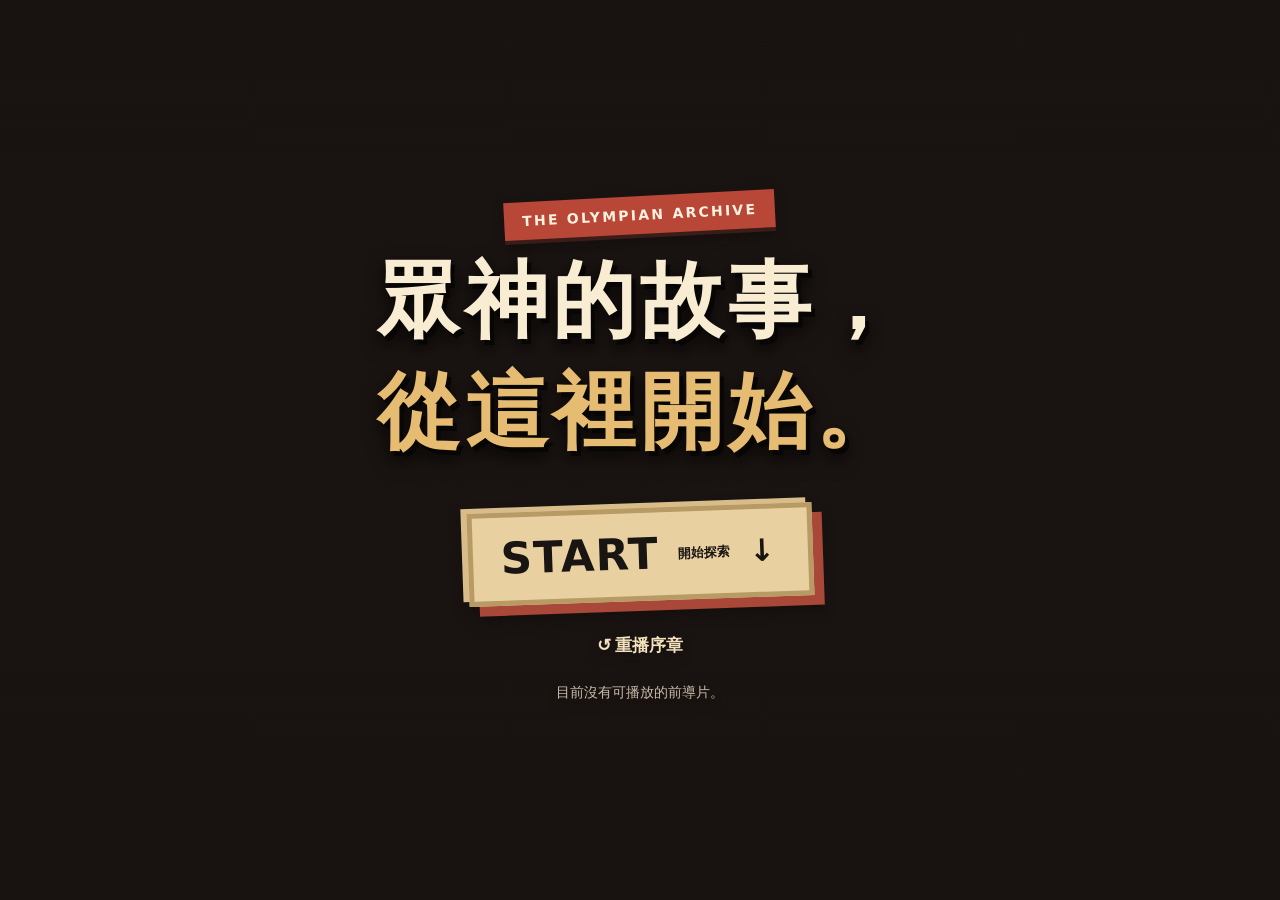
==== index.html @ 30b7c808 "Initial website release - Greek Mythology Origins" ====
<!DOCTYPE html>
<html lang="zh-Hant"><head><meta charset="utf-8"/><meta content="width=device-width,initial-scale=1" name="viewport"/><title>希臘十三主神｜V8 片尾封面設計版</title><style>
:root{--gold:#d5ab72;--tone:rgba(65,75,88,0)}*{box-sizing:border-box}html,body{margin:0;width:100%;height:100%;background:#e9e6e1;font-family:'Noto Serif TC','PMingLiU',serif}body{overflow:hidden}.viewport{width:100vw;height:100dvh;display:grid;place-items:center;overflow:hidden}.stage{width:1670px;height:941px;position:relative;overflow:hidden;flex:none;transform-origin:center center;background:#fafafa}.background{position:absolute;inset:0;width:100%;height:100%;object-fit:fill;pointer-events:none}.tone{position:absolute;inset:104px 0 auto;height:428px;background:var(--tone);mix-blend-mode:color;pointer-events:none;transition:background 650ms}.figure{position:absolute;left:178px;bottom:37px;width:420px;height:760px;display:flex;align-items:flex-end;justify-content:center;pointer-events:none}.figure img{max-height:100%;max-width:100%;width:auto;height:auto;object-fit:contain;filter:drop-shadow(0 8px 4px #2222);transition:opacity .25s,transform .4s}.figure img.swap{opacity:0;transform:translateX(-16px)}.title-area{position:absolute;left:805px;top:182px;width:455px;text-align:center;color:white}.crest{color:#d9b17b;letter-spacing:5px;font-size:21px;margin-bottom:33px}.title-area h1{font-size:69px;font-weight:600;letter-spacing:5px;margin:0 0 0;text-shadow:0 2px 2px #0002}.latin{font-size:34px;color:#e3b67e;margin:0 0 21px;font-family:Georgia,serif}.domains{font-size:22px;letter-spacing:2px;color:#f4f1ed;margin:0}.gold-line{width:275px;border-top:2px solid #d3a76e;margin:15px auto}.intro{position:absolute;left:830px;top:590px;width:385px;text-align:center;color:#403a34;font-size:25px;line-height:1.88;letter-spacing:1px;white-space:pre-line}.wheel{position:absolute;right:0;top:78px;width:275px;height:810px;z-index:5}.wheel svg{position:absolute;inset:0;width:100%;height:100%;overflow:visible;pointer-events:none}.arc{fill:none;stroke:#c69a5f;stroke-width:4}.arc-shadow{fill:none;stroke:#fff0d5;stroke-width:1;opacity:.7}.wheel-node{position:absolute;transform:translate(-50%,-50%);border-radius:50%;padding:0;border:2px solid #cba979;background:#c8b9a0;cursor:pointer;box-shadow:0 3px 7px #1d1b1b55;overflow:hidden;transition:left .52s ease,top .52s ease,width .52s,height .52s,opacity .35s,border-color .3s;display:flex;align-items:center;justify-content:center}.wheel-node img{width:100%;height:100%;object-fit:cover}.wheel-node.active{border:4px solid #fff0b8;box-shadow:0 0 0 4px #d4a35b,0 0 22px 9px #f3c26a;z-index:4}.wheel-node:focus-visible,.arrow:focus-visible{outline:4px solid #fff;outline-offset:3px}.arrow{position:absolute;right:6px;width:49px;height:49px;display:grid;place-items:center;background:#ffffff12;border:1.5px solid #cba06b;border-radius:50%;color:#d5aa71;cursor:pointer;font-size:31px;z-index:8}.arrow.up{top:0}.arrow.down{bottom:0}.arrow:hover{background:#e5b77840}.tip{position:absolute;right:100%;top:50%;transform:translate(-12px,-50%);white-space:nowrap;background:#ead2aa;color:#3e332b;padding:8px 18px;font-size:21px;border:1px solid #ba9363;opacity:0;pointer-events:none;transition:opacity .2s}.wheel-node:hover .tip,.wheel-node:focus-visible .tip{opacity:1}.counter{position:absolute;right:33px;bottom:3px;color:#9e855f;font-size:15px;letter-spacing:2px}.help{position:absolute;left:22px;bottom:12px;font-size:14px;color:#9d9184;opacity:.8}.mobile-note{display:none}@media(max-width:650px){.mobile-note{display:block;position:fixed;bottom:10px;left:0;right:0;text-align:center;color:#76614b;font:12px sans-serif;pointer-events:none}}
</style><style id="intro-styles">
.intro-screen{position:fixed;inset:0;z-index:2000;background:#121a22;color:#f4eee4;display:grid;place-items:center;font-family:'Noto Serif TC','Microsoft JhengHei',serif;overflow:hidden}
.intro-screen[hidden]{display:none!important}
.intro-screen::before{content:"";position:absolute;inset:0;background:url('assets/background.png') center/cover no-repeat;opacity:.23;pointer-events:none}
.intro-screen::after{content:"";position:absolute;inset:0;background:linear-gradient(90deg,#10151de8,#10151d55,#10151ddc);pointer-events:none}
.intro-video{position:absolute;inset:0;width:100%;height:100%;object-fit:contain;background:#080b10;z-index:1}
.intro-screen.is-ready .intro-video{display:block}
.intro-center{position:relative;z-index:3;text-align:center;padding:22px;max-width:720px}.intro-screen.is-ready::after{background:linear-gradient(90deg,#10151d85,#10151d3d,#10151d85)}
.intro-eyebrow{color:#d4b17b;letter-spacing:.36em;font:14px Georgia,serif;margin-bottom:22px}
.intro-center h1{font-size:clamp(36px,6vw,76px);font-weight:600;letter-spacing:.12em;margin:0 0 18px;text-shadow:0 3px 22px #0008}
.intro-center p{font-size:clamp(15px,1.8vw,22px);line-height:1.8;color:#e5d8c7;margin:12px 0 28px}
.intro-button{font:700 19px Georgia,'Microsoft JhengHei',serif;letter-spacing:.18em;padding:12px 42px;color:#24201c;background:linear-gradient(135deg,#f6e1b7,#c79c61);border:1px solid #ffe8b9;cursor:pointer;box-shadow:0 0 30px #b98c4b55;transition:transform .2s}
.intro-button:hover{transform:translateY(-3px)}
.intro-skip{position:absolute;z-index:5;right:clamp(18px,4vw,64px);top:clamp(18px,4vh,44px);border:1px solid #dfbf89;background:#18212bc9;color:#f3dfb8;border-radius:5px;padding:11px 19px;font:16px 'Microsoft JhengHei',sans-serif;cursor:pointer}
.intro-skip:hover{background:#3b352d}
.intro-status{font:14px/1.6 'Microsoft JhengHei',sans-serif;color:#c6b9a7;margin-top:22px}
.intro-replay{position:fixed;z-index:950;bottom:14px;right:15px;background:#26313bce;border:1px solid #c9a16d;color:#f5d9ab;border-radius:6px;padding:9px 12px;font:13px 'Microsoft JhengHei',sans-serif;cursor:pointer}
.intro-replay[hidden]{display:none!important}
.intro-screen.is-playing .intro-center{display:none}.intro-screen.is-ready .intro-center{display:flex;flex-direction:column;align-items:center}.intro-screen.is-ready #introStart{font-size:clamp(20px,2.3vw,30px);padding:15px 64px;min-width:240px}.intro-screen.is-ready #introManualPlay{font-size:clamp(13px,1.2vw,16px);padding:9px 26px;min-width:170px;margin:0 auto 14px}.intro-screen.is-ready .intro-eyebrow{margin-bottom:12px}.intro-screen.is-ready .intro-center h1{font-size:clamp(28px,4vw,54px);margin-bottom:8px}.intro-screen.is-ready .intro-center p{margin:7px 0 20px;font-size:clamp(13px,1.4vw,18px)}
.intro-screen.is-ready .intro-skip{display:none}
@media(prefers-reduced-motion:reduce){.intro-button{transition:none}}
</style><style id="intro-v8-design">
/* V8: 依使用者參考圖設計的前導片結束封面，保留原影片最後一格 */
.intro-screen{background:#1b1513;color:#f4e9d0}
.intro-screen::before{background:radial-gradient(circle at 50% 42%,#49372c,#1b1513 85%);opacity:1;z-index:0}
.intro-screen::after{z-index:2;background:linear-gradient(180deg,#1a1411a0,#1a14116b 48%,#1a1411b0);pointer-events:none}
.intro-screen.is-ready::after{background:linear-gradient(180deg,#201711bc,#201711a6 48%,#201711c9)}
.intro-video{z-index:1;object-fit:contain;background:#1b1513}
.intro-center{width:min(760px,94vw);max-width:none;padding:30px 16px;gap:0;filter:drop-shadow(0 6px 6px #0a06054d)}
.intro-screen.is-ready .intro-center{display:flex;align-items:center;justify-content:center}
.intro-eyebrow{display:inline-block;align-self:center;background:#b94738;color:#fff2df;transform:rotate(-3deg);font:800 clamp(10px,1.15vw,14px)/1.3 system-ui,'Microsoft JhengHei',sans-serif;letter-spacing:.16em;padding:10px 18px;margin:0 0 clamp(22px,3vh,32px);box-shadow:0 4px 0 #3a1d19}
.intro-center h1,.intro-screen.is-ready .intro-center h1{font-family:'Noto Serif TC','PMingLiU',serif;font-size:clamp(40px,6.5vw,88px);line-height:1.33;font-weight:900;letter-spacing:.055em;color:#f8edd2;text-align:center;text-shadow:4px 5px 0 #070605,0 7px 18px #0008;margin:0 0 clamp(25px,4.5vh,48px)}
.intro-center h1 span{color:#e6bb72}
.intro-button{border-radius:0}
.intro-screen.is-ready #introStart{position:relative;display:flex;align-items:center;justify-content:center;gap:clamp(10px,1.5vw,20px);min-width:0;width:min(345px,75vw);padding:clamp(15px,2.2vh,24px) 18px;background:#e9d0a1;border:5px solid #b89a65;box-shadow:10px 10px 0 #a94739,-6px -5px 0 #d8bc89;transform:rotate(-2deg);color:#181512;transition:transform .2s,box-shadow .2s}
.intro-screen.is-ready #introStart:hover{transform:rotate(-2deg) translateY(-4px);box-shadow:10px 14px 0 #a94739,-6px -5px 0 #d8bc89}
.start-word{font:900 clamp(29px,3.4vw,45px)/1 system-ui,Arial,sans-serif;letter-spacing:.025em}
.start-sub{font:800 clamp(11px,1vw,14px)/1.2 'Microsoft JhengHei',sans-serif;letter-spacing:0;white-space:nowrap}
.start-arrow{font:700 clamp(25px,2.4vw,34px)/1 system-ui,sans-serif}
.intro-screen.is-ready #introManualPlay{display:block;min-width:0;padding:9px 12px;margin:25px auto 0;background:transparent;border:0;box-shadow:none;color:#f4e1bd;font:600 clamp(13px,1.3vw,17px) 'Microsoft JhengHei',sans-serif;letter-spacing:0;transform:none}
.intro-screen.is-ready #introManualPlay:hover{text-decoration:underline}
.intro-screen.is-ready .intro-status{margin-top:15px;max-width:560px}
.intro-screen.is-ready .intro-skip{display:none}
@media(max-height:560px){.intro-center h1,.intro-screen.is-ready .intro-center h1{font-size:clamp(30px,7vh,58px);margin-bottom:18px}.intro-eyebrow{margin-bottom:12px}.intro-screen.is-ready #introManualPlay{margin-top:13px}}
/* V9: 播放時完全移除遮罩；結束後僅使用輕微暗色漸層以保留標題可讀性 */
.intro-screen.is-playing::after{background:transparent!important;opacity:0!important}
.intro-screen.is-playing::before{opacity:0!important}
.intro-screen.is-ready::after{background:linear-gradient(180deg,rgba(20,15,12,.38),rgba(20,15,12,.23) 48%,rgba(20,15,12,.42))!important}
</style><style id="intro-v10-cover">
/* V10: cover fills the entire viewport; contain is optional in the editor. */
.intro-video{width:100%;height:100%;object-fit:var(--intro-fit,cover)!important;object-position:center center!important;background:#1b1513}
</style></head><body>
<section aria-label="希臘十三主神前導片" class="intro-screen" id="introScreen">
<video aria-label="希臘十三主神前導片" class="intro-video" id="introVideo" playsinline="" preload="auto"></video>
<button class="intro-skip" id="introSkip" type="button">跳過前導片 ›</button>
<div class="intro-center" id="introCenter">
<div class="intro-eyebrow">THE OLYMPIAN ARCHIVE</div>
<h1>眾神的故事，<br/><span>從這裡開始。</span></h1>
<button class="intro-button" id="introStart" type="button"><span class="start-word">START</span><span class="start-sub">開始探索</span><span aria-hidden="true" class="start-arrow">↓</span></button>
<div class="intro-status" id="introStatus"></div>
</div>
</section>
<button class="intro-replay" hidden="" id="introReplay" type="button">↺ 重播前導片</button><main class="viewport"><section aria-label="希臘十三主神角色介紹" class="stage" id="stage"><img alt="希臘石紋與紙張拼貼背景" class="background" src="assets/background.png"/><div class="tone" id="tone"></div><div class="figure"><img alt="雅典娜全身角色立繪" id="figure" src="assets/athena.webp"/></div><div class="title-area"><div aria-hidden="true" class="crest">◦ ◦ ◇ ◦ ◦</div><h1 id="god-name">雅典娜</h1><div class="latin" id="latin">Athena</div><p class="domains" id="domains">智慧・戰略・工藝</p><div class="gold-line"></div></div><p class="intro" id="intro">智慧與戰略的女神，\n象徵理性、勇氣與工藝。\n她也是雅典城的守護神，\n以智慧而非蠻力面對挑戰。</p><nav aria-label="神明切換滾輪" class="wheel"><svg aria-hidden="true" viewbox="0 0 275 810"><path class="arc-shadow" d="M260 48 C102 48 72 260 72 405 C72 550 102 762 260 762"></path><path class="arc" d="M260 48 C102 48 72 260 72 405 C72 550 102 762 260 762"></path></svg><button aria-label="上一位神明" class="arrow up" id="prev">▲</button><div id="nodes"></div><button aria-label="下一位神明" class="arrow down" id="next">▼</button><div class="counter" id="counter">06 / 13</div></nav><div class="help">滑鼠滾輪／上下箭頭／點擊頭像切換</div></section></main><script>
const gods=[
{key:'zeus',name:'宙斯',latin:'Zeus',domains:'天空・雷電・秩序',intro:'奧林帕斯眾神之王，\n掌管天空、雷電與秩序。\n以雷霆象徵權威，\n維護神與人之間的法則。',tone:'#52617b'},
{key:'hera',name:'赫拉',latin:'Hera',domains:'婚姻・家庭・王權',intro:'天后赫拉，\n守護婚姻與家庭。\n她象徵尊嚴與王權，\n也是奧林帕斯的重要女神。',tone:'#70546e'},
{key:'poseidon',name:'波賽頓',latin:'Poseidon',domains:'海洋・地震・風暴',intro:'掌管遼闊海洋的神明，\n以三叉戟掀起波浪。\n他也與地震、風暴相關，\n象徵海洋的強大力量。',tone:'#326b82'},
{key:'hades',name:'黑迪斯',latin:'Hades',domains:'冥界・亡者・地下財富',intro:'冥界的統治者，\n掌管亡者的國度。\n他維持冥界的秩序，\n也與地下的寶藏有關。',tone:'#48435e'},
{key:'demeter',name:'迪密特',latin:'Demeter',domains:'農業・穀物・豐收',intro:'掌管農業與穀物的女神，\n守護大地的豐收。\n她與四季變化的故事，\n展現生命循環的意義。',tone:'#667249'},
{key:'athena',name:'雅典娜',latin:'Athena',domains:'智慧・戰略・工藝',intro:'智慧與戰略的女神，\n象徵理性、勇氣與工藝。\n她也是雅典城的守護神，\n以智慧而非蠻力面對挑戰。',tone:'#414b58'},
{key:'ares',name:'阿瑞斯',latin:'Ares',domains:'戰爭・勇猛・衝突',intro:'象徵戰爭與勇猛的神明，\n代表戰場上的衝突。\n與雅典娜的理性戰略相比，\n他更接近戰爭的激烈一面。',tone:'#7d4545'},
{key:'apollo',name:'阿波羅',latin:'Apollo',domains:'音樂・預言・醫療',intro:'掌管音樂、預言與醫療，\n也是藝術與光明的象徵。\n他的里拉琴與神諭，\n常出現在希臘神話之中。',tone:'#947447'},
{key:'artemis',name:'阿提米斯',latin:'Artemis',domains:'狩獵・野生動物・月亮',intro:'守護狩獵與野生動物，\n常與弓箭及森林相伴。\n她象徵獨立與自然，\n也與月亮意象相連。',tone:'#556c71'},
{key:'aphrodite',name:'阿芙蘿黛蒂',latin:'Aphrodite',domains:'愛情・美麗・魅力',intro:'愛與美的女神，\n象徵吸引力與情感。\n她的神話故事，\n經常描繪愛情的力量。',tone:'#956b79'},
{key:'hephaestus',name:'赫菲斯托斯',latin:'Hephaestus',domains:'鍛造・火焰・工藝',intro:'眾神的工匠，\n掌管火焰與金屬鍛造。\n他打造許多神奇器物，\n展現技藝與創造的力量。',tone:'#8a5b48'},
{key:'hermes',name:'荷米斯',latin:'Hermes',domains:'傳令・旅行・商業',intro:'眾神的使者，\n掌管傳令、旅行與商業。\n他行動敏捷又機智，\n往返於不同的世界之間。',tone:'#60766c'},
{key:'dionysus',name:'戴歐尼修斯',latin:'Dionysus',domains:'葡萄酒・歡慶・戲劇',intro:'掌管葡萄酒與歡慶，\n也與戲劇藝術密切相關。\n他象徵生命的熱情，\n以及突破日常的狂歡。',tone:'#775b7e'}];
let active=5,locked=false;const stage=document.getElementById('stage'),nodes=document.getElementById('nodes'),fig=document.getElementById('figure');
function scale(){const s=Math.min(innerWidth/1670,innerHeight/941);stage.style.transform=`scale(${s})`;}addEventListener('resize',scale);scale();
function render(){const g=gods[active];document.getElementById('god-name').textContent=g.name;document.getElementById('latin').textContent=g.latin;document.getElementById('domains').textContent=g.domains;document.getElementById('intro').textContent=g.intro;document.getElementById('counter').textContent=String(active+1).padStart(2,'0')+' / 13';document.documentElement.style.setProperty('--tone',g.key==='athena'?'rgba(65,75,88,0)':g.tone+'55');fig.classList.add('swap');setTimeout(()=>{fig.src=`assets/${g.key}.webp`;fig.alt=g.name+'角色立繪';fig.classList.remove('swap')},180);
 nodes.innerHTML='';for(let offset=-3;offset<=3;offset++){const i=(active+offset+13)%13, god=gods[i];const t=offset*Math.PI/6;const x=260-188*Math.cos(t),y=405+310*Math.sin(t);const btn=document.createElement('button');btn.type='button';btn.className='wheel-node'+(offset===0?' active':'');btn.style.left=x+'px';btn.style.top=y+'px';const size=offset===0?80:offset===-3||offset===3?47:54;btn.style.width=size+'px';btn.style.height=size+'px';btn.setAttribute('aria-label','選擇'+god.name);btn.setAttribute('aria-current',offset===0?'true':'false');btn.innerHTML=`<img src="assets/${god.key}-${offset===0?'avatar':'classic'}.webp" alt=""><span class="tip">${god.name}</span>`;btn.addEventListener('click',()=>select(i));nodes.appendChild(btn)}}
function select(i){if(i===active)return;active=(i+13)%13;render()}function step(n){select(active+n)}document.getElementById('prev').onclick=()=>step(-1);document.getElementById('next').onclick=()=>step(1);document.querySelector('.wheel').addEventListener('wheel',e=>{e.preventDefault();if(locked)return;locked=true;step(e.deltaY>0?1:-1);setTimeout(()=>locked=false,420)},{passive:false});addEventListener('keydown',e=>{if(e.key==='ArrowUp'||e.key==='ArrowLeft')step(-1);if(e.key==='ArrowDown'||e.key==='ArrowRight')step(1)});render();
</script>



<script id="embedded-layout-data" type="application/json">{"global": {"titleX": 805, "titleY": 182, "introX": 849, "introY": 547, "wheelX": 1395, "wheelY": 78, "wheelW": 275, "wheelH": 810, "arcRX": 205, "arcRY": 310, "arcCX": 260, "arcCY": 405, "angle": 30, "avatar": 54, "focus": 80}, "figures": {"athena": {"x": 178, "bottom": 83, "width": 457, "height": 700}, "ares": {"x": 150, "bottom": 89, "width": 507, "height": 764}, "apollo": {"x": 188, "bottom": 85, "width": 438, "height": 669}, "artemis": {"x": 184, "bottom": 81, "width": 486, "height": 760}, "aphrodite": {"x": 0, "bottom": 87, "width": 771, "height": 743}, "demeter": {"x": 178, "bottom": 81, "width": 420, "height": 760}, "hades": {"x": 101, "bottom": 119, "width": 702, "height": 760}, "poseidon": {"x": 125, "bottom": 85, "width": 536, "height": 760}, "hera": {"x": 240, "bottom": 79, "width": 391, "height": 760}, "zeus": {"x": 129, "bottom": 81, "width": 599, "height": 705}, "dionysus": {"x": -110, "bottom": 89, "width": 729, "height": 743}, "hermes": {"x": 115, "bottom": 82, "width": 544, "height": 760}, "hephaestus": {"x": 70, "bottom": 81, "width": 689, "height": 760}}}</script>

<script id="public-layout-runtime">(()=>{
const config=JSON.parse(document.getElementById('embedded-layout-data').textContent);
const stage=document.getElementById('stage'),fig=document.querySelector('.figure'),title=document.querySelector('.title-area'),intro=document.querySelector('.intro'),wheel=document.querySelector('.wheel');
function apply(){const g=config.global,f={x:178,bottom:37,width:420,height:760,...(config.figures[gods[active].key]||{})};
Object.assign(fig.style,{left:f.x+'px',bottom:f.bottom+'px',width:f.width+'px',height:f.height+'px'});
Object.assign(title.style,{left:g.titleX+'px',top:g.titleY+'px'});Object.assign(intro.style,{left:g.introX+'px',top:g.introY+'px'});
Object.assign(wheel.style,{left:g.wheelX+'px',right:'auto',top:g.wheelY+'px',width:g.wheelW+'px',height:g.wheelH+'px'});
const svg=wheel.querySelector('svg');svg.setAttribute('viewBox',`0 0 ${g.wheelW} ${g.wheelH}`);
const {arcCX:cx,arcCY:cy,arcRX:rx,arcRY:ry}=g;
const path=`M ${cx} ${cy-ry} A ${rx} ${ry} 0 0 0 ${cx-rx} ${cy} A ${rx} ${ry} 0 0 0 ${cx} ${cy+ry}`;
svg.querySelectorAll('path').forEach(el=>el.setAttribute('d',path));
[...document.getElementById('nodes').children].forEach((btn,i)=>{const offset=i-3,t=offset*g.angle*Math.PI/180;btn.style.left=(cx-rx*Math.cos(t))+'px';btn.style.top=(cy+ry*Math.sin(t))+'px';const size=offset===0?g.focus:Math.abs(offset)===3?Math.max(35,g.avatar-7):g.avatar;btn.style.width=size+'px';btn.style.height=size+'px'});
const up=document.getElementById('prev'),down=document.getElementById('next');up.style.left=Math.max(0,Math.min(g.wheelW-49,cx-24))+'px';up.style.right='auto';up.style.top=Math.max(0,cy-ry-65)+'px';down.style.left=up.style.left;down.style.right='auto';down.style.bottom='auto';down.style.top=Math.min(g.wheelH-49,cy+ry+16)+'px';
}
if(config.godData)for(const god of gods)if(config.godData[god.key])Object.assign(god,config.godData[god.key]);
const original=render;render=function(){original();apply()};render();
})();</script><script id="public-intro-runtime">(()=>{
const screen=document.getElementById('introScreen'),video=document.getElementById('introVideo'),skip=document.getElementById('introSkip'),start=document.getElementById('introStart'),replay=document.getElementById('introReplay'),status=document.getElementById('introStatus');
let state='loading';
function ready(missing=false,blocked=false){if(state==='entered')return;state='ready';video.pause();screen.classList.remove('is-playing');screen.classList.add('is-ready');status.textContent=missing?'目前沒有可播放的前導片。':blocked?'瀏覽器限制自動播放，可選擇重播序章或 START。':'';}
function play(){state='playing';screen.hidden=false;replay.hidden=true;screen.classList.remove('is-ready');screen.classList.add('is-playing');video.muted=true;try{video.currentTime=0}catch(e){};const p=video.play();if(p?.catch)p.catch(()=>ready(false,true));}
function boot(){screen.hidden=false;state='loading';video.src='assets/intro.mp4';video.load();video.addEventListener('loadedmetadata',()=>{if(state==='loading')play()},{once:true});}
function enter(){state='entered';video.pause();screen.hidden=true;replay.hidden=false;document.getElementById('next')?.focus({preventScroll:true});}
skip.addEventListener('click',()=>ready());video.addEventListener('ended',()=>ready());video.addEventListener('error',()=>{if(state!=='entered')ready(true)});start.addEventListener('click',enter);replay.addEventListener('click',boot);
const manual=document.createElement('button');manual.type='button';manual.className='intro-button';manual.id='introManualPlay';manual.innerHTML='<span aria-hidden="true">↺</span> 重播序章';start.after(manual);manual.onclick=play;
const sync=()=>{manual.style.display=state==='ready'?'block':'none'};new MutationObserver(sync).observe(screen,{attributes:true,attributeFilter:['class','hidden']});
screen.style.setProperty('--intro-fit','cover');boot();
})();</script></body></html>
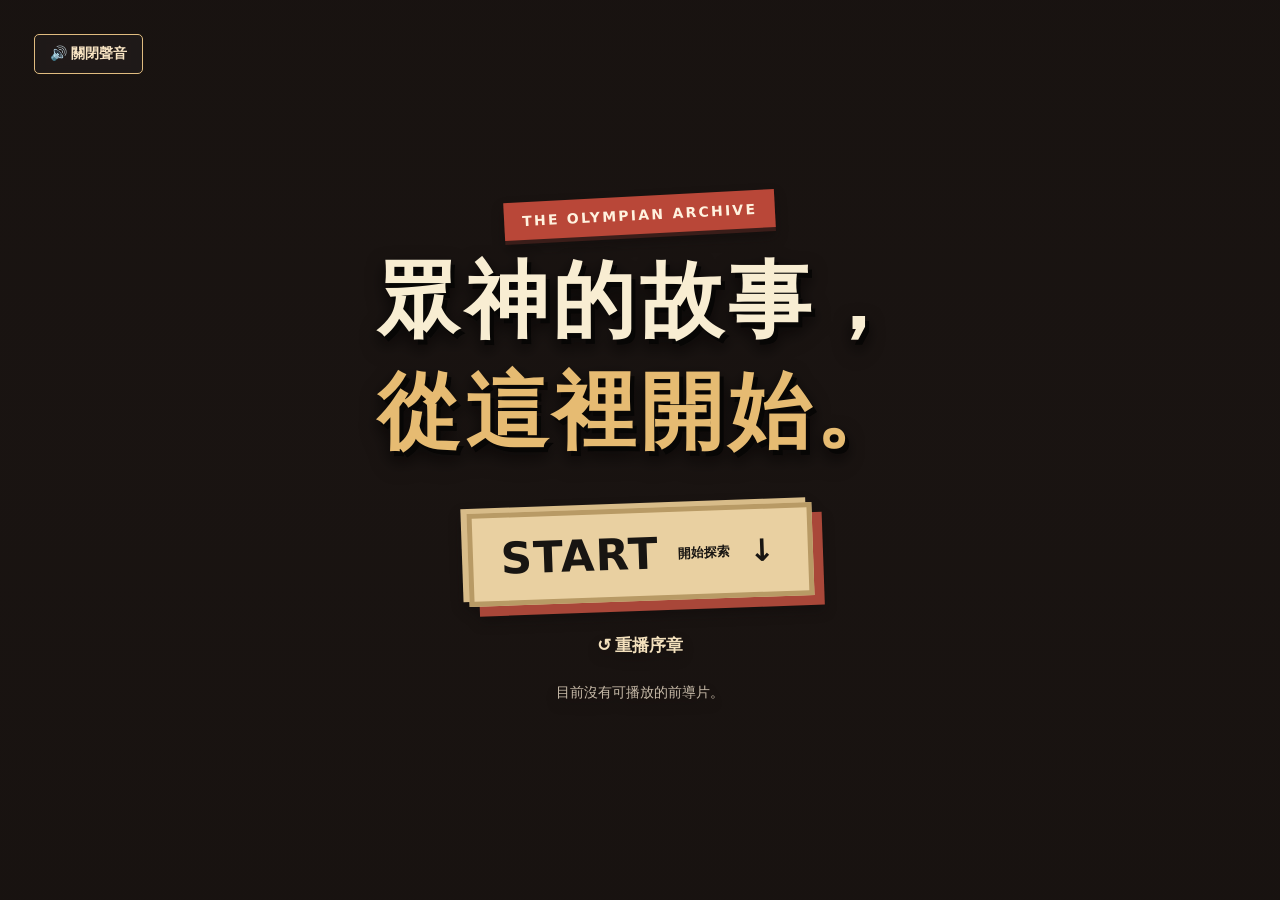
==== commit 1e48c270: "Add files via upload" ====
--- a/index.html
+++ b/index.html
@@ -1,5 +1,5 @@
 <!DOCTYPE html>
-<html lang="zh-Hant"><head><meta charset="utf-8"/><meta content="width=device-width,initial-scale=1" name="viewport"/><title>希臘十三主神｜V8 片尾封面設計版</title><style>
+<html lang="zh-Hant"><head><meta charset="utf-8"/><meta content="width=device-width,initial-scale=1" name="viewport"/><title>希臘神話起源與主神介紹｜V12</title><style>
 :root{--gold:#d5ab72;--tone:rgba(65,75,88,0)}*{box-sizing:border-box}html,body{margin:0;width:100%;height:100%;background:#e9e6e1;font-family:'Noto Serif TC','PMingLiU',serif}body{overflow:hidden}.viewport{width:100vw;height:100dvh;display:grid;place-items:center;overflow:hidden}.stage{width:1670px;height:941px;position:relative;overflow:hidden;flex:none;transform-origin:center center;background:#fafafa}.background{position:absolute;inset:0;width:100%;height:100%;object-fit:fill;pointer-events:none}.tone{position:absolute;inset:104px 0 auto;height:428px;background:var(--tone);mix-blend-mode:color;pointer-events:none;transition:background 650ms}.figure{position:absolute;left:178px;bottom:37px;width:420px;height:760px;display:flex;align-items:flex-end;justify-content:center;pointer-events:none}.figure img{max-height:100%;max-width:100%;width:auto;height:auto;object-fit:contain;filter:drop-shadow(0 8px 4px #2222);transition:opacity .25s,transform .4s}.figure img.swap{opacity:0;transform:translateX(-16px)}.title-area{position:absolute;left:805px;top:182px;width:455px;text-align:center;color:white}.crest{color:#d9b17b;letter-spacing:5px;font-size:21px;margin-bottom:33px}.title-area h1{font-size:69px;font-weight:600;letter-spacing:5px;margin:0 0 0;text-shadow:0 2px 2px #0002}.latin{font-size:34px;color:#e3b67e;margin:0 0 21px;font-family:Georgia,serif}.domains{font-size:22px;letter-spacing:2px;color:#f4f1ed;margin:0}.gold-line{width:275px;border-top:2px solid #d3a76e;margin:15px auto}.intro{position:absolute;left:830px;top:590px;width:385px;text-align:center;color:#403a34;font-size:25px;line-height:1.88;letter-spacing:1px;white-space:pre-line}.wheel{position:absolute;right:0;top:78px;width:275px;height:810px;z-index:5}.wheel svg{position:absolute;inset:0;width:100%;height:100%;overflow:visible;pointer-events:none}.arc{fill:none;stroke:#c69a5f;stroke-width:4}.arc-shadow{fill:none;stroke:#fff0d5;stroke-width:1;opacity:.7}.wheel-node{position:absolute;transform:translate(-50%,-50%);border-radius:50%;padding:0;border:2px solid #cba979;background:#c8b9a0;cursor:pointer;box-shadow:0 3px 7px #1d1b1b55;overflow:hidden;transition:left .52s ease,top .52s ease,width .52s,height .52s,opacity .35s,border-color .3s;display:flex;align-items:center;justify-content:center}.wheel-node img{width:100%;height:100%;object-fit:cover}.wheel-node.active{border:4px solid #fff0b8;box-shadow:0 0 0 4px #d4a35b,0 0 22px 9px #f3c26a;z-index:4}.wheel-node:focus-visible,.arrow:focus-visible{outline:4px solid #fff;outline-offset:3px}.arrow{position:absolute;right:6px;width:49px;height:49px;display:grid;place-items:center;background:#ffffff12;border:1.5px solid #cba06b;border-radius:50%;color:#d5aa71;cursor:pointer;font-size:31px;z-index:8}.arrow.up{top:0}.arrow.down{bottom:0}.arrow:hover{background:#e5b77840}.tip{position:absolute;right:100%;top:50%;transform:translate(-12px,-50%);white-space:nowrap;background:#ead2aa;color:#3e332b;padding:8px 18px;font-size:21px;border:1px solid #ba9363;opacity:0;pointer-events:none;transition:opacity .2s}.wheel-node:hover .tip,.wheel-node:focus-visible .tip{opacity:1}.counter{position:absolute;right:33px;bottom:3px;color:#9e855f;font-size:15px;letter-spacing:2px}.help{position:absolute;left:22px;bottom:12px;font-size:14px;color:#9d9184;opacity:.8}.mobile-note{display:none}@media(max-width:650px){.mobile-note{display:block;position:fixed;bottom:10px;left:0;right:0;text-align:center;color:#76614b;font:12px sans-serif;pointer-events:none}}
 </style><style id="intro-styles">
 .intro-screen{position:fixed;inset:0;z-index:2000;background:#121a22;color:#f4eee4;display:grid;place-items:center;font-family:'Noto Serif TC','Microsoft JhengHei',serif;overflow:hidden}
@@ -52,9 +52,17 @@
 </style><style id="intro-v10-cover">
 /* V10: cover fills the entire viewport; contain is optional in the editor. */
 .intro-video{width:100%;height:100%;object-fit:var(--intro-fit,cover)!important;object-position:center center!important;background:#1b1513}
+</style><style id="v12-display-audio-style">
+/* Full-bleed character scene: retain proportions, crop excess at screen edges. */
+.viewport{width:100vw;height:100dvh;overflow:hidden;display:grid;place-items:center}
+.stage{transform-origin:center center}
+.intro-audio-toggle{position:fixed;z-index:2010;top:clamp(16px,3vw,34px);left:clamp(16px,3vw,34px);border:1px solid #e0bc80;background:#211c1bcc;color:#f9e5c4;border-radius:5px;padding:10px 15px;font:600 14px 'Microsoft JhengHei',sans-serif;cursor:pointer;backdrop-filter:blur(5px)}
+.intro-audio-toggle:hover{background:#473629ee}.intro-audio-toggle:focus-visible{outline:3px solid #f6d390;outline-offset:3px}
+.intro-audio-toggle[hidden]{display:none!important}
+@media(max-width:650px){.intro-audio-toggle{top:12px;left:12px;font-size:12px;padding:8px 10px}}
 </style></head><body>
 <section aria-label="希臘十三主神前導片" class="intro-screen" id="introScreen">
-<video aria-label="希臘十三主神前導片" class="intro-video" id="introVideo" playsinline="" preload="auto"></video>
+<button type="button" id="introAudioToggle" class="intro-audio-toggle" aria-label="開啟前導片聲音" aria-pressed="false">🔇 開啟聲音</button><video aria-label="希臘十三主神前導片" class="intro-video" id="introVideo" playsinline="" preload="auto"></video>
 <button class="intro-skip" id="introSkip" type="button">跳過前導片 ›</button>
 <div class="intro-center" id="introCenter">
 <div class="intro-eyebrow">THE OLYMPIAN ARCHIVE</div>
@@ -79,7 +87,7 @@
 {key:'hermes',name:'荷米斯',latin:'Hermes',domains:'傳令・旅行・商業',intro:'眾神的使者，\n掌管傳令、旅行與商業。\n他行動敏捷又機智，\n往返於不同的世界之間。',tone:'#60766c'},
 {key:'dionysus',name:'戴歐尼修斯',latin:'Dionysus',domains:'葡萄酒・歡慶・戲劇',intro:'掌管葡萄酒與歡慶，\n也與戲劇藝術密切相關。\n他象徵生命的熱情，\n以及突破日常的狂歡。',tone:'#775b7e'}];
 let active=5,locked=false;const stage=document.getElementById('stage'),nodes=document.getElementById('nodes'),fig=document.getElementById('figure');
-function scale(){const s=Math.min(innerWidth/1670,innerHeight/941);stage.style.transform=`scale(${s})`;}addEventListener('resize',scale);scale();
+function scale(){const s=Math.max(innerWidth/1670,innerHeight/941);stage.style.transform=`scale(${s})`;}addEventListener('resize',scale);scale();
 function render(){const g=gods[active];document.getElementById('god-name').textContent=g.name;document.getElementById('latin').textContent=g.latin;document.getElementById('domains').textContent=g.domains;document.getElementById('intro').textContent=g.intro;document.getElementById('counter').textContent=String(active+1).padStart(2,'0')+' / 13';document.documentElement.style.setProperty('--tone',g.key==='athena'?'rgba(65,75,88,0)':g.tone+'55');fig.classList.add('swap');setTimeout(()=>{fig.src=`assets/${g.key}.webp`;fig.alt=g.name+'角色立繪';fig.classList.remove('swap')},180);
  nodes.innerHTML='';for(let offset=-3;offset<=3;offset++){const i=(active+offset+13)%13, god=gods[i];const t=offset*Math.PI/6;const x=260-188*Math.cos(t),y=405+310*Math.sin(t);const btn=document.createElement('button');btn.type='button';btn.className='wheel-node'+(offset===0?' active':'');btn.style.left=x+'px';btn.style.top=y+'px';const size=offset===0?80:offset===-3||offset===3?47:54;btn.style.width=size+'px';btn.style.height=size+'px';btn.setAttribute('aria-label','選擇'+god.name);btn.setAttribute('aria-current',offset===0?'true':'false');btn.innerHTML=`<img src="assets/${god.key}-${offset===0?'avatar':'classic'}.webp" alt=""><span class="tip">${god.name}</span>`;btn.addEventListener('click',()=>select(i));nodes.appendChild(btn)}}
 function select(i){if(i===active)return;active=(i+13)%13;render()}function step(n){select(active+n)}document.getElementById('prev').onclick=()=>step(-1);document.getElementById('next').onclick=()=>step(1);document.querySelector('.wheel').addEventListener('wheel',e=>{e.preventDefault();if(locked)return;locked=true;step(e.deltaY>0?1:-1);setTimeout(()=>locked=false,420)},{passive:false});addEventListener('keydown',e=>{if(e.key==='ArrowUp'||e.key==='ArrowLeft')step(-1);if(e.key==='ArrowDown'||e.key==='ArrowRight')step(1)});render();
@@ -116,4 +124,15 @@
 const manual=document.createElement('button');manual.type='button';manual.className='intro-button';manual.id='introManualPlay';manual.innerHTML='<span aria-hidden="true">↺</span> 重播序章';start.after(manual);manual.onclick=play;
 const sync=()=>{manual.style.display=state==='ready'?'block':'none'};new MutationObserver(sync).observe(screen,{attributes:true,attributeFilter:['class','hidden']});
 screen.style.setProperty('--intro-fit','cover');boot();
-})();</script></body></html>
+})();</script><script id="v12-audio-control">
+(()=>{
+ const video=document.getElementById('introVideo'),screen=document.getElementById('introScreen'),button=document.getElementById('introAudioToggle');
+ if(!video||!button)return;
+ let soundWanted=false;
+ function update(){const audible=!video.muted&&video.volume>0;button.textContent=audible?'🔊 關閉聲音':'🔇 開啟聲音';button.setAttribute('aria-pressed',String(audible));button.setAttribute('aria-label',audible?'關閉前導片聲音':'開啟前導片聲音');button.hidden=screen.hidden;}
+ button.addEventListener('click',()=>{soundWanted=video.muted||video.volume===0;video.muted=!soundWanted;if(soundWanted){video.volume=1;const p=video.play();if(p&&p.catch)p.catch(()=>{});}update();});
+ video.addEventListener('volumechange',update);
+ const obs=new MutationObserver(update);obs.observe(screen,{attributes:true,attributeFilter:['hidden','class']});
+ update();
+})();
+</script></body></html>
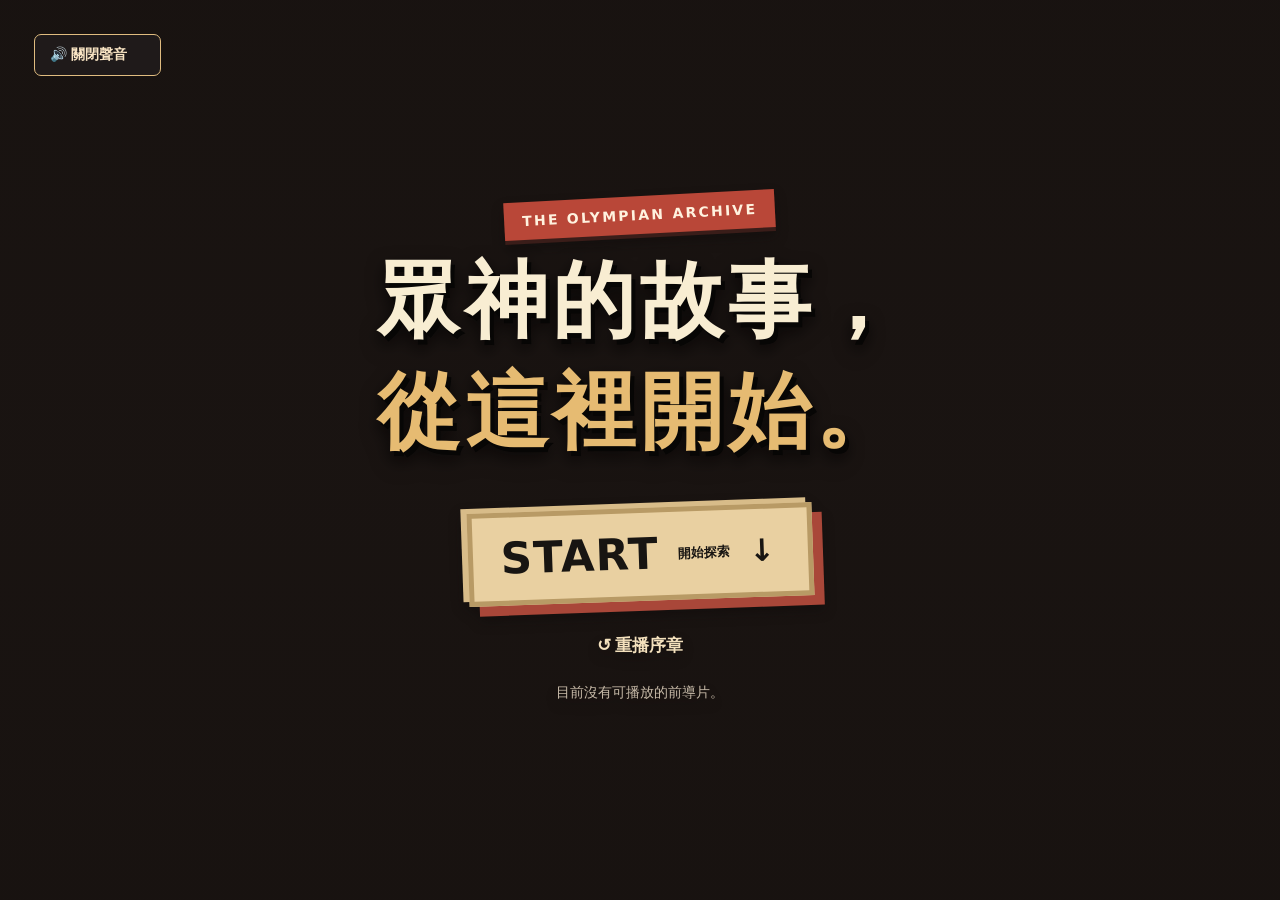
==== commit 433eaa81: "Add files via upload" ====
--- a/index.html
+++ b/index.html
@@ -1,6 +1,15 @@
 <!DOCTYPE html>
-<html lang="zh-Hant"><head><meta charset="utf-8"/><meta content="width=device-width,initial-scale=1" name="viewport"/><title>希臘神話起源與主神介紹｜V12</title><style>
-:root{--gold:#d5ab72;--tone:rgba(65,75,88,0)}*{box-sizing:border-box}html,body{margin:0;width:100%;height:100%;background:#e9e6e1;font-family:'Noto Serif TC','PMingLiU',serif}body{overflow:hidden}.viewport{width:100vw;height:100dvh;display:grid;place-items:center;overflow:hidden}.stage{width:1670px;height:941px;position:relative;overflow:hidden;flex:none;transform-origin:center center;background:#fafafa}.background{position:absolute;inset:0;width:100%;height:100%;object-fit:fill;pointer-events:none}.tone{position:absolute;inset:104px 0 auto;height:428px;background:var(--tone);mix-blend-mode:color;pointer-events:none;transition:background 650ms}.figure{position:absolute;left:178px;bottom:37px;width:420px;height:760px;display:flex;align-items:flex-end;justify-content:center;pointer-events:none}.figure img{max-height:100%;max-width:100%;width:auto;height:auto;object-fit:contain;filter:drop-shadow(0 8px 4px #2222);transition:opacity .25s,transform .4s}.figure img.swap{opacity:0;transform:translateX(-16px)}.title-area{position:absolute;left:805px;top:182px;width:455px;text-align:center;color:white}.crest{color:#d9b17b;letter-spacing:5px;font-size:21px;margin-bottom:33px}.title-area h1{font-size:69px;font-weight:600;letter-spacing:5px;margin:0 0 0;text-shadow:0 2px 2px #0002}.latin{font-size:34px;color:#e3b67e;margin:0 0 21px;font-family:Georgia,serif}.domains{font-size:22px;letter-spacing:2px;color:#f4f1ed;margin:0}.gold-line{width:275px;border-top:2px solid #d3a76e;margin:15px auto}.intro{position:absolute;left:830px;top:590px;width:385px;text-align:center;color:#403a34;font-size:25px;line-height:1.88;letter-spacing:1px;white-space:pre-line}.wheel{position:absolute;right:0;top:78px;width:275px;height:810px;z-index:5}.wheel svg{position:absolute;inset:0;width:100%;height:100%;overflow:visible;pointer-events:none}.arc{fill:none;stroke:#c69a5f;stroke-width:4}.arc-shadow{fill:none;stroke:#fff0d5;stroke-width:1;opacity:.7}.wheel-node{position:absolute;transform:translate(-50%,-50%);border-radius:50%;padding:0;border:2px solid #cba979;background:#c8b9a0;cursor:pointer;box-shadow:0 3px 7px #1d1b1b55;overflow:hidden;transition:left .52s ease,top .52s ease,width .52s,height .52s,opacity .35s,border-color .3s;display:flex;align-items:center;justify-content:center}.wheel-node img{width:100%;height:100%;object-fit:cover}.wheel-node.active{border:4px solid #fff0b8;box-shadow:0 0 0 4px #d4a35b,0 0 22px 9px #f3c26a;z-index:4}.wheel-node:focus-visible,.arrow:focus-visible{outline:4px solid #fff;outline-offset:3px}.arrow{position:absolute;right:6px;width:49px;height:49px;display:grid;place-items:center;background:#ffffff12;border:1.5px solid #cba06b;border-radius:50%;color:#d5aa71;cursor:pointer;font-size:31px;z-index:8}.arrow.up{top:0}.arrow.down{bottom:0}.arrow:hover{background:#e5b77840}.tip{position:absolute;right:100%;top:50%;transform:translate(-12px,-50%);white-space:nowrap;background:#ead2aa;color:#3e332b;padding:8px 18px;font-size:21px;border:1px solid #ba9363;opacity:0;pointer-events:none;transition:opacity .2s}.wheel-node:hover .tip,.wheel-node:focus-visible .tip{opacity:1}.counter{position:absolute;right:33px;bottom:3px;color:#9e855f;font-size:15px;letter-spacing:2px}.help{position:absolute;left:22px;bottom:12px;font-size:14px;color:#9d9184;opacity:.8}.mobile-note{display:none}@media(max-width:650px){.mobile-note{display:block;position:fixed;bottom:10px;left:0;right:0;text-align:center;color:#76614b;font:12px sans-serif;pointer-events:none}}
+<html lang="zh-Hant"><head><meta charset="utf-8"/><meta content="width=device-width,initial-scale=1" name="viewport"/><title>希臘神話起源與主神介紹｜V16</title><style>
+:root{--gold:#d5ab72;--tone:rgba(65,75,88,0)}*{box-sizing:border-box}html,body{margin:0;width:100%;height:100%;background:#e9e6e1;font-family:'Noto Serif TC','PMingLiU',serif}body{overflow:hidden}.viewport{width:100vw;height:100dvh;display:grid;place-items:center;overflow:hidden;background:#e9e6e1 url("assets/background.png") center center/cover no-repeat}.stage{width:1670px;height:941px;position:relative;overflow:hidden;flex:none;transform-origin:center center;background:#fafafa}.background{position:absolute;inset:0;width:100%;height:100%;object-fit:fill;pointer-events:none}.tone{position:absolute;inset:104px 0 auto;height:428px;background:var(--tone);mix-blend-mode:color;pointer-events:none;transition:background 650ms}.figure{position:absolute;left:178px;bottom:37px;width:420px;height:760px;display:flex;align-items:flex-end;justify-content:center;pointer-events:none}.figure img{max-height:100%;max-width:100%;width:auto;height:auto;object-fit:contain;filter:drop-shadow(0 8px 4px #2222);transition:none}.figure img.swap{opacity:1}.title-area{position:absolute;left:805px;top:182px;width:455px;text-align:center;color:white}.crest{color:#d9b17b;letter-spacing:5px;font-size:21px;margin-bottom:33px}.title-area h1{font-size:69px;font-weight:600;letter-spacing:5px;margin:0 0 0;text-shadow:0 2px 2px #0002}.latin{font-size:34px;color:#e3b67e;margin:0 0 21px;font-family:Georgia,serif}.domains{font-size:22px;letter-spacing:2px;color:#f4f1ed;margin:0}.gold-line{width:275px;border-top:2px solid #d3a76e;margin:15px auto}.intro{position:absolute;left:830px;top:590px;width:385px;text-align:center;color:#403a34;font-size:25px;line-height:1.88;letter-spacing:1px;white-space:pre-line}.wheel{position:absolute;right:0;top:78px;width:275px;height:810px;z-index:5}.wheel svg{position:absolute;inset:0;width:100%;height:100%;overflow:visible;pointer-events:none}.arc{fill:none;stroke:#c69a5f;stroke-width:4}.arc-shadow{fill:none;stroke:#fff0d5;stroke-width:1;opacity:.7}.wheel-node{position:absolute;transform:translate(-50%,-50%);border-radius:50%;padding:0;border:2px solid #cba979;background:#c8b9a0;cursor:pointer;box-shadow:0 3px 7px #1d1b1b55;overflow:hidden;transition:left .52s ease,top .52s ease,width .52s,height .52s,opacity .35s,border-color .3s;display:flex;align-items:center;justify-content:center}.wheel-node img{width:100%;height:100%;object-fit:cover}.wheel-node.active{border:4px solid #fff0b8;box-shadow:0 0 0 4px #d4a35b,0 0 22px 9px #f3c26a;z-index:4}.wheel-node:focus-visible,.arrow:focus-visible{outline:4px solid #fff;outline-offset:3px}.arrow{position:absolute;right:6px;width:49px;height:49px;display:grid;place-items:center;background:#ffffff12;border:1.5px solid #cba06b;border-radius:50%;color:#d5aa71;cursor:pointer;font-size:31px;z-index:8}.arrow.up{top:0}.arrow.down{bottom:0}.arrow:hover{background:#e5b77840}.tip{position:absolute;right:100%;top:50%;transform:translate(-12px,-50%);white-space:nowrap;background:#ead2aa;color:#3e332b;padding:8px 18px;font-size:21px;border:1px solid #ba9363;opacity:0;pointer-events:none;transition:opacity .2s}.wheel-node:hover .tip,.wheel-node:focus-visible .tip{opacity:1}.counter{position:absolute;right:33px;bottom:3px;color:#9e855f;font-size:15px;letter-spacing:2px}.help{position:absolute;left:22px;bottom:12px;font-size:14px;color:#9d9184;opacity:.8}.mobile-note{display:none}@media(max-width:650px){.mobile-note{display:block;position:fixed;bottom:10px;left:0;right:0;text-align:center;color:#76614b;font:12px sans-serif;pointer-events:none}}
+
+/* V17: 音量滑桿僅在滑鼠懸停、鍵盤聚焦時展開；觸控裝置可點圖示展開 */
+.intro-audio-control{gap:0;transition:gap .22s ease}
+.intro-audio-control .intro-volume,
+.intro-audio-control .intro-volume-value{opacity:0;visibility:hidden;max-width:0;min-width:0;width:0;margin:0;pointer-events:none;transition:opacity .18s ease,max-width .24s ease,visibility .24s ease}
+.intro-audio-control:hover,.intro-audio-control:focus-within,.intro-audio-control.volume-expanded{gap:9px}
+.intro-audio-control:hover .intro-volume,.intro-audio-control:focus-within .intro-volume,.intro-audio-control.volume-expanded .intro-volume{opacity:1;visibility:visible;max-width:108px;width:108px;pointer-events:auto}
+.intro-audio-control:hover .intro-volume-value,.intro-audio-control:focus-within .intro-volume-value,.intro-audio-control.volume-expanded .intro-volume-value{opacity:1;visibility:visible;max-width:38px;width:38px;min-width:32px;pointer-events:auto}
+@media(max-width:550px){.intro-audio-control:hover .intro-volume,.intro-audio-control:focus-within .intro-volume,.intro-audio-control.volume-expanded .intro-volume{max-width:72px;width:72px}}
 </style><style id="intro-styles">
 .intro-screen{position:fixed;inset:0;z-index:2000;background:#121a22;color:#f4eee4;display:grid;place-items:center;font-family:'Noto Serif TC','Microsoft JhengHei',serif;overflow:hidden}
 .intro-screen[hidden]{display:none!important}
@@ -19,9 +28,12 @@
 .intro-status{font:14px/1.6 'Microsoft JhengHei',sans-serif;color:#c6b9a7;margin-top:22px}
 .intro-replay{position:fixed;z-index:950;bottom:14px;right:15px;background:#26313bce;border:1px solid #c9a16d;color:#f5d9ab;border-radius:6px;padding:9px 12px;font:13px 'Microsoft JhengHei',sans-serif;cursor:pointer}
 .intro-replay[hidden]{display:none!important}
-.intro-screen.is-playing .intro-center{display:none}.intro-screen.is-ready .intro-center{display:flex;flex-direction:column;align-items:center}.intro-screen.is-ready #introStart{font-size:clamp(20px,2.3vw,30px);padding:15px 64px;min-width:240px}.intro-screen.is-ready #introManualPlay{font-size:clamp(13px,1.2vw,16px);padding:9px 26px;min-width:170px;margin:0 auto 14px}.intro-screen.is-ready .intro-eyebrow{margin-bottom:12px}.intro-screen.is-ready .intro-center h1{font-size:clamp(28px,4vw,54px);margin-bottom:8px}.intro-screen.is-ready .intro-center p{margin:7px 0 20px;font-size:clamp(13px,1.4vw,18px)}
+.intro-screen:not(.is-ready) .intro-center{display:none}.intro-screen.is-playing .intro-center{display:none}.intro-screen.is-ready .intro-center{display:flex;flex-direction:column;align-items:center}.intro-screen.is-ready #introStart{font-size:clamp(20px,2.3vw,30px);padding:15px 64px;min-width:240px}.intro-screen.is-ready #introManualPlay{font-size:clamp(13px,1.2vw,16px);padding:9px 26px;min-width:170px;margin:0 auto 14px}.intro-screen.is-ready .intro-eyebrow{margin-bottom:12px}.intro-screen.is-ready .intro-center h1{font-size:clamp(28px,4vw,54px);margin-bottom:8px}.intro-screen.is-ready .intro-center p{margin:7px 0 20px;font-size:clamp(13px,1.4vw,18px)}
 .intro-screen.is-ready .intro-skip{display:none}
 @media(prefers-reduced-motion:reduce){.intro-button{transition:none}}
+
+.intro-screen:not(.is-playing):not(.is-ready)::before{opacity:0}
+.intro-screen:not(.is-playing):not(.is-ready)::after{opacity:0}
 </style><style id="intro-v8-design">
 /* V8: 依使用者參考圖設計的前導片結束封面，保留原影片最後一格 */
 .intro-screen{background:#1b1513;color:#f4e9d0}
@@ -60,9 +72,21 @@
 .intro-audio-toggle:hover{background:#473629ee}.intro-audio-toggle:focus-visible{outline:3px solid #f6d390;outline-offset:3px}
 .intro-audio-toggle[hidden]{display:none!important}
 @media(max-width:650px){.intro-audio-toggle{top:12px;left:12px;font-size:12px;padding:8px 10px}}
+
+/* V16: only the unused side margins are darkened; preserve original stage artwork. */
+.viewport{position:relative;isolation:isolate;background:#282a2b!important}
+.viewport::before{content:"";position:absolute;inset:0;background:url("assets/background.png") center center/cover no-repeat;filter:brightness(.67) contrast(.78) saturate(.55);z-index:0;pointer-events:none}
+.viewport>.stage{position:relative;z-index:1}
+/* Sound toggle and volume adjustment live together in a compact control. */
+.intro-audio-control{position:fixed;z-index:2010;top:clamp(16px,3vw,34px);left:clamp(16px,3vw,34px);display:flex;align-items:center;gap:9px;background:#211c1cdd;border:1px solid #e0bc80;border-radius:7px;padding:5px 10px;backdrop-filter:blur(5px);font:600 14px 'Microsoft JhengHei',sans-serif;color:#f9e5c4}
+.intro-audio-control[hidden]{display:none!important}
+.intro-audio-control .intro-audio-toggle{position:static!important;border:0!important;background:transparent!important;padding:6px 5px!important;backdrop-filter:none!important;white-space:nowrap}
+.intro-volume{width:108px;accent-color:#e0bc80;cursor:pointer}
+.intro-volume-value{font:12px system-ui,sans-serif;min-width:32px;text-align:right}
+@media(max-width:550px){.intro-audio-control{top:10px;left:10px;gap:4px;padding:3px 6px}.intro-volume{width:72px}.intro-volume-value{min-width:27px}}
 </style></head><body>
 <section aria-label="希臘十三主神前導片" class="intro-screen" id="introScreen">
-<button type="button" id="introAudioToggle" class="intro-audio-toggle" aria-label="開啟前導片聲音" aria-pressed="false">🔇 開啟聲音</button><video aria-label="希臘十三主神前導片" class="intro-video" id="introVideo" playsinline="" preload="auto"></video>
+<div id="introAudioControl" class="intro-audio-control" role="group" aria-label="前導片音訊控制"><button type="button" id="introAudioToggle" class="intro-audio-toggle" aria-label="開啟前導片聲音" aria-pressed="false">🔇 開啟聲音</button><input id="introVolume" class="intro-volume" type="range" min="0" max="100" step="1" value="100" aria-label="前導片音量大小"><output id="introVolumeValue" class="intro-volume-value" for="introVolume">100%</output></div><video aria-label="希臘十三主神前導片" class="intro-video" id="introVideo" playsinline="" preload="auto"></video>
 <button class="intro-skip" id="introSkip" type="button">跳過前導片 ›</button>
 <div class="intro-center" id="introCenter">
 <div class="intro-eyebrow">THE OLYMPIAN ARCHIVE</div>
@@ -87,15 +111,26 @@
 {key:'hermes',name:'荷米斯',latin:'Hermes',domains:'傳令・旅行・商業',intro:'眾神的使者，\n掌管傳令、旅行與商業。\n他行動敏捷又機智，\n往返於不同的世界之間。',tone:'#60766c'},
 {key:'dionysus',name:'戴歐尼修斯',latin:'Dionysus',domains:'葡萄酒・歡慶・戲劇',intro:'掌管葡萄酒與歡慶，\n也與戲劇藝術密切相關。\n他象徵生命的熱情，\n以及突破日常的狂歡。',tone:'#775b7e'}];
 let active=5,locked=false;const stage=document.getElementById('stage'),nodes=document.getElementById('nodes'),fig=document.getElementById('figure');
-function scale(){const s=Math.max(innerWidth/1670,innerHeight/941);stage.style.transform=`scale(${s})`;}addEventListener('resize',scale);scale();
-function render(){const g=gods[active];document.getElementById('god-name').textContent=g.name;document.getElementById('latin').textContent=g.latin;document.getElementById('domains').textContent=g.domains;document.getElementById('intro').textContent=g.intro;document.getElementById('counter').textContent=String(active+1).padStart(2,'0')+' / 13';document.documentElement.style.setProperty('--tone',g.key==='athena'?'rgba(65,75,88,0)':g.tone+'55');fig.classList.add('swap');setTimeout(()=>{fig.src=`assets/${g.key}.webp`;fig.alt=g.name+'角色立繪';fig.classList.remove('swap')},180);
+function scale(){const s=Math.min(innerWidth/1670,innerHeight/941);stage.style.transform=`scale(${s})`;}addEventListener('resize',scale);scale();
+let figureToken=0;
+// 在舊角色完全隱藏後，才一次更換圖片與角色專屬尺寸。
+// 避免舊圖片套用新人物的容器大小，造成切換瞬間忽大忽小。
+function updateFigure(g){
+ // 無動畫切換：一次更新圖像和外框尺寸，杜絕舊圖片套用新角色尺寸的中間影格。
+ const url=`assets/${g.key}.webp`;
+ const data=document.getElementById('embedded-layout-data');
+ if(data){try{const f=JSON.parse(data.textContent).figures[g.key];if(f){const box=fig.parentElement;Object.assign(box.style,{left:f.x+'px',bottom:f.bottom+'px',width:f.width+'px',height:f.height+'px'});}}catch(e){}}
+ fig.style.transition='none';fig.classList.remove('swap');
+ fig.src=url;fig.alt=g.name+'角色立繪';
+}
+function render(){const g=gods[active];document.getElementById('god-name').textContent=g.name;document.getElementById('latin').textContent=g.latin;document.getElementById('domains').textContent=g.domains;document.getElementById('intro').textContent=g.intro;document.getElementById('counter').textContent=String(active+1).padStart(2,'0')+' / 13';document.documentElement.style.setProperty('--tone',g.key==='athena'?'rgba(65,75,88,0)':g.tone+'55');updateFigure(g);
  nodes.innerHTML='';for(let offset=-3;offset<=3;offset++){const i=(active+offset+13)%13, god=gods[i];const t=offset*Math.PI/6;const x=260-188*Math.cos(t),y=405+310*Math.sin(t);const btn=document.createElement('button');btn.type='button';btn.className='wheel-node'+(offset===0?' active':'');btn.style.left=x+'px';btn.style.top=y+'px';const size=offset===0?80:offset===-3||offset===3?47:54;btn.style.width=size+'px';btn.style.height=size+'px';btn.setAttribute('aria-label','選擇'+god.name);btn.setAttribute('aria-current',offset===0?'true':'false');btn.innerHTML=`<img src="assets/${god.key}-${offset===0?'avatar':'classic'}.webp" alt=""><span class="tip">${god.name}</span>`;btn.addEventListener('click',()=>select(i));nodes.appendChild(btn)}}
 function select(i){if(i===active)return;active=(i+13)%13;render()}function step(n){select(active+n)}document.getElementById('prev').onclick=()=>step(-1);document.getElementById('next').onclick=()=>step(1);document.querySelector('.wheel').addEventListener('wheel',e=>{e.preventDefault();if(locked)return;locked=true;step(e.deltaY>0?1:-1);setTimeout(()=>locked=false,420)},{passive:false});addEventListener('keydown',e=>{if(e.key==='ArrowUp'||e.key==='ArrowLeft')step(-1);if(e.key==='ArrowDown'||e.key==='ArrowRight')step(1)});render();
 </script>
 
 
 
-<script id="embedded-layout-data" type="application/json">{"global": {"titleX": 805, "titleY": 182, "introX": 849, "introY": 547, "wheelX": 1395, "wheelY": 78, "wheelW": 275, "wheelH": 810, "arcRX": 205, "arcRY": 310, "arcCX": 260, "arcCY": 405, "angle": 30, "avatar": 54, "focus": 80}, "figures": {"athena": {"x": 178, "bottom": 83, "width": 457, "height": 700}, "ares": {"x": 150, "bottom": 89, "width": 507, "height": 764}, "apollo": {"x": 188, "bottom": 85, "width": 438, "height": 669}, "artemis": {"x": 184, "bottom": 81, "width": 486, "height": 760}, "aphrodite": {"x": 0, "bottom": 87, "width": 771, "height": 743}, "demeter": {"x": 178, "bottom": 81, "width": 420, "height": 760}, "hades": {"x": 101, "bottom": 119, "width": 702, "height": 760}, "poseidon": {"x": 125, "bottom": 85, "width": 536, "height": 760}, "hera": {"x": 240, "bottom": 79, "width": 391, "height": 760}, "zeus": {"x": 129, "bottom": 81, "width": 599, "height": 705}, "dionysus": {"x": -110, "bottom": 89, "width": 729, "height": 743}, "hermes": {"x": 115, "bottom": 82, "width": 544, "height": 760}, "hephaestus": {"x": 70, "bottom": 81, "width": 689, "height": 760}}}</script>
+<script id="embedded-layout-data" type="application/json">{"global": {"titleX": 805, "titleY": 182, "introX": 849, "introY": 547, "wheelX": 1395, "wheelY": 78, "wheelW": 275, "wheelH": 810, "arcRX": 205, "arcRY": 307, "arcCX": 260, "arcCY": 405, "angle": 19, "avatar": 54, "focus": 87}, "figures": {"athena": {"x": 257, "bottom": 105, "width": 304, "height": 700}, "ares": {"x": 124, "bottom": 105, "width": 489, "height": 663}, "apollo": {"x": 246, "bottom": 105, "width": 308, "height": 641}, "artemis": {"x": 175, "bottom": 105, "width": 457, "height": 760}, "aphrodite": {"x": 22, "bottom": 105, "width": 731, "height": 743}, "demeter": {"x": 195, "bottom": 105, "width": 394, "height": 760}, "hades": {"x": 86, "bottom": 106, "width": 706, "height": 760}, "poseidon": {"x": 73, "bottom": 105, "width": 524, "height": 760}, "hera": {"x": 206, "bottom": 105, "width": 352, "height": 760}, "zeus": {"x": 163, "bottom": 105, "width": 572, "height": 705}, "dionysus": {"x": -49, "bottom": 106, "width": 673, "height": 743}, "hermes": {"x": 90, "bottom": 106, "width": 529, "height": 760}, "hephaestus": {"x": 111, "bottom": 81, "width": 635, "height": 760}}, "godData": {}}</script>
 
 <script id="public-layout-runtime">(()=>{
 const config=JSON.parse(document.getElementById('embedded-layout-data').textContent);
@@ -117,7 +152,17 @@
 const screen=document.getElementById('introScreen'),video=document.getElementById('introVideo'),skip=document.getElementById('introSkip'),start=document.getElementById('introStart'),replay=document.getElementById('introReplay'),status=document.getElementById('introStatus');
 let state='loading';
 function ready(missing=false,blocked=false){if(state==='entered')return;state='ready';video.pause();screen.classList.remove('is-playing');screen.classList.add('is-ready');status.textContent=missing?'目前沒有可播放的前導片。':blocked?'瀏覽器限制自動播放，可選擇重播序章或 START。':'';}
-function play(){state='playing';screen.hidden=false;replay.hidden=true;screen.classList.remove('is-ready');screen.classList.add('is-playing');video.muted=true;try{video.currentTime=0}catch(e){};const p=video.play();if(p?.catch)p.catch(()=>ready(false,true));}
+async function play(){
+ state='playing';screen.hidden=false;replay.hidden=true;screen.classList.remove('is-ready');screen.classList.add('is-playing');
+ try{video.currentTime=0}catch(e){}
+ video.muted=false;video.volume=1;
+ try{await video.play()}catch(e){
+   // 瀏覽器禁止有聲自動播放時，改用靜音自動播放，並保留音訊開關供觀眾啟用。
+   if(state!=='playing')return;
+   video.muted=true;
+   try{await video.play()}catch(err){if(state==='playing')ready(false,true)}
+ }
+}
 function boot(){screen.hidden=false;state='loading';video.src='assets/intro.mp4';video.load();video.addEventListener('loadedmetadata',()=>{if(state==='loading')play()},{once:true});}
 function enter(){state='entered';video.pause();screen.hidden=true;replay.hidden=false;document.getElementById('next')?.focus({preventScroll:true});}
 skip.addEventListener('click',()=>ready());video.addEventListener('ended',()=>ready());video.addEventListener('error',()=>{if(state!=='entered')ready(true)});start.addEventListener('click',enter);replay.addEventListener('click',boot);
@@ -126,13 +171,33 @@
 screen.style.setProperty('--intro-fit','cover');boot();
 })();</script><script id="v12-audio-control">
 (()=>{
- const video=document.getElementById('introVideo'),screen=document.getElementById('introScreen'),button=document.getElementById('introAudioToggle');
- if(!video||!button)return;
- let soundWanted=false;
- function update(){const audible=!video.muted&&video.volume>0;button.textContent=audible?'🔊 關閉聲音':'🔇 開啟聲音';button.setAttribute('aria-pressed',String(audible));button.setAttribute('aria-label',audible?'關閉前導片聲音':'開啟前導片聲音');button.hidden=screen.hidden;}
- button.addEventListener('click',()=>{soundWanted=video.muted||video.volume===0;video.muted=!soundWanted;if(soundWanted){video.volume=1;const p=video.play();if(p&&p.catch)p.catch(()=>{});}update();});
- video.addEventListener('volumechange',update);
- const obs=new MutationObserver(update);obs.observe(screen,{attributes:true,attributeFilter:['hidden','class']});
- update();
+ const video=document.getElementById('introVideo'),screen=document.getElementById('introScreen');
+ const button=document.getElementById('introAudioToggle'),slider=document.getElementById('introVolume'),label=document.getElementById('introVolumeValue'),control=document.getElementById('introAudioControl');
+ if(!video||!button||!slider||!label||!control)return;
+ let previousVolume=1;
+ const sync=()=>{
+   const volume=Math.round(video.volume*100),audible=!video.muted&&volume>0;
+   button.textContent=audible?'🔊 關閉聲音':'🔇 開啟聲音';
+   button.setAttribute('aria-pressed',String(audible));
+   button.setAttribute('aria-label',audible?'關閉前導片聲音':'開啟前導片聲音');
+   slider.value=String(volume);label.textContent=volume+'%';
+   control.hidden=screen.hidden;
+ };
+ button.addEventListener('click',()=>{
+   if(!video.muted&&video.volume>0){previousVolume=video.volume;video.muted=true;}
+   else{if(video.volume===0)video.volume=previousVolume||.7;video.muted=false;const p=video.play();if(p?.catch)p.catch(()=>{});}
+   sync();
+ });
+ slider.addEventListener('input',()=>{const v=Number(slider.value)/100;video.volume=v;if(v>0){previousVolume=v;video.muted=false;}else video.muted=true;sync();});
+ video.addEventListener('volumechange',sync);
+ new MutationObserver(sync).observe(screen,{attributes:true,attributeFilter:['hidden','class']});
+ sync();
+})();
+</script><script>
+/* V17: 在觸控螢幕點音訊區域可展開音量，點外側收合 */
+(()=>{const panel=document.getElementById('introAudioControl');if(!panel)return;
+const btn=document.getElementById('introAudioToggle');
+if(btn){btn.addEventListener('click',()=>{if(window.matchMedia('(hover: none)').matches)panel.classList.toggle('volume-expanded')})}
+document.addEventListener('pointerdown',e=>{if(!panel.contains(e.target))panel.classList.remove('volume-expanded')});
 })();
 </script></body></html>
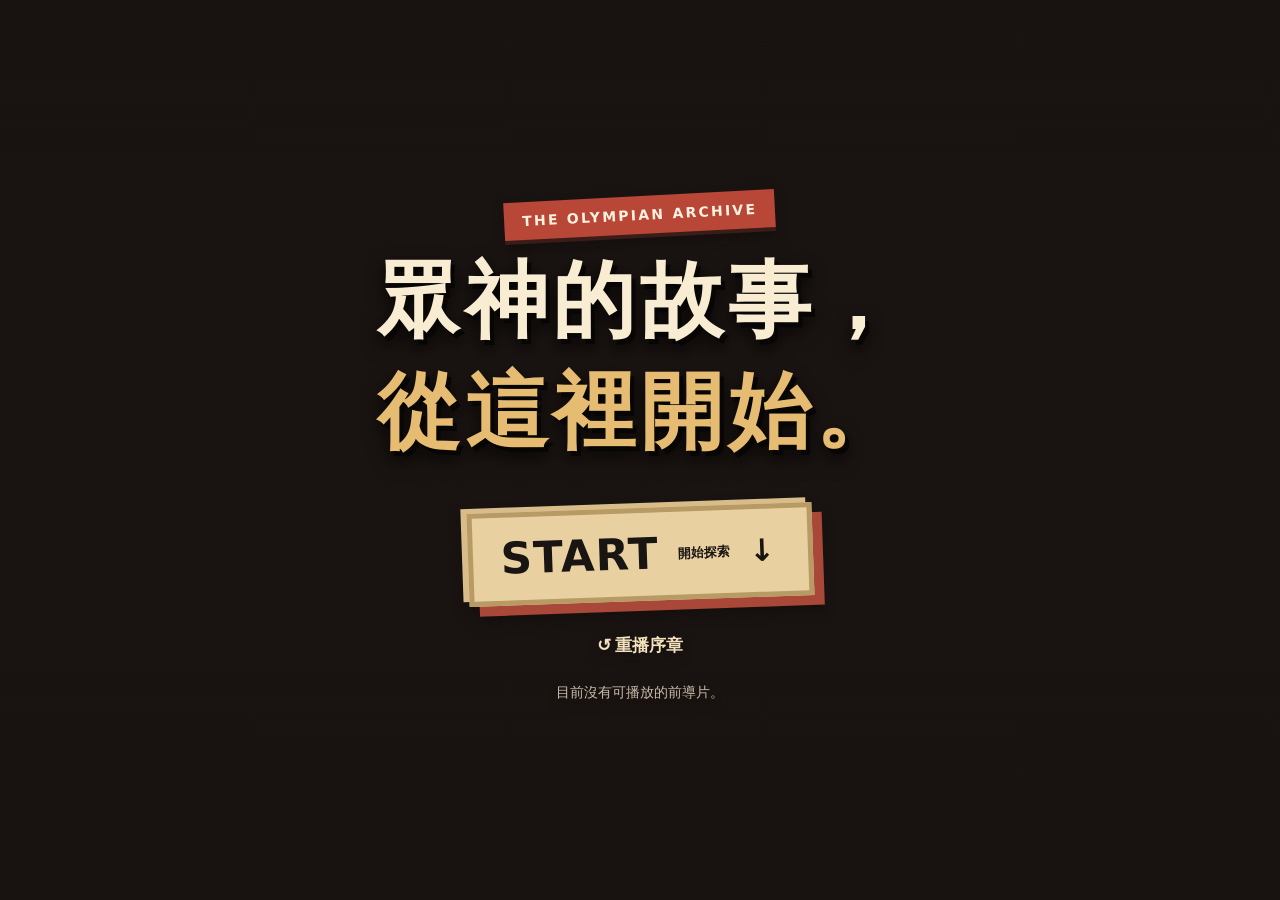
==== commit 80a87929: "Update exhibition website to V0.6.4 ② 填寫更新說明 - 新增前導片聲音提醒 - 新增入場小提醒 - 新增宙斯 WebAR 互動功能 - 更新幾何卷軸與弧形" ====
--- a/index.html
+++ b/index.html
@@ -1,6 +1,7 @@
 <!DOCTYPE html>
+
 <html lang="zh-Hant"><head><meta charset="utf-8"/><meta content="width=device-width,initial-scale=1" name="viewport"/><title>希臘神話起源與主神介紹｜V16</title><style>
-:root{--gold:#d5ab72;--tone:rgba(65,75,88,0)}*{box-sizing:border-box}html,body{margin:0;width:100%;height:100%;background:#e9e6e1;font-family:'Noto Serif TC','PMingLiU',serif}body{overflow:hidden}.viewport{width:100vw;height:100dvh;display:grid;place-items:center;overflow:hidden;background:#e9e6e1 url("assets/background.png") center center/cover no-repeat}.stage{width:1670px;height:941px;position:relative;overflow:hidden;flex:none;transform-origin:center center;background:#fafafa}.background{position:absolute;inset:0;width:100%;height:100%;object-fit:fill;pointer-events:none}.tone{position:absolute;inset:104px 0 auto;height:428px;background:var(--tone);mix-blend-mode:color;pointer-events:none;transition:background 650ms}.figure{position:absolute;left:178px;bottom:37px;width:420px;height:760px;display:flex;align-items:flex-end;justify-content:center;pointer-events:none}.figure img{max-height:100%;max-width:100%;width:auto;height:auto;object-fit:contain;filter:drop-shadow(0 8px 4px #2222);transition:none}.figure img.swap{opacity:1}.title-area{position:absolute;left:805px;top:182px;width:455px;text-align:center;color:white}.crest{color:#d9b17b;letter-spacing:5px;font-size:21px;margin-bottom:33px}.title-area h1{font-size:69px;font-weight:600;letter-spacing:5px;margin:0 0 0;text-shadow:0 2px 2px #0002}.latin{font-size:34px;color:#e3b67e;margin:0 0 21px;font-family:Georgia,serif}.domains{font-size:22px;letter-spacing:2px;color:#f4f1ed;margin:0}.gold-line{width:275px;border-top:2px solid #d3a76e;margin:15px auto}.intro{position:absolute;left:830px;top:590px;width:385px;text-align:center;color:#403a34;font-size:25px;line-height:1.88;letter-spacing:1px;white-space:pre-line}.wheel{position:absolute;right:0;top:78px;width:275px;height:810px;z-index:5}.wheel svg{position:absolute;inset:0;width:100%;height:100%;overflow:visible;pointer-events:none}.arc{fill:none;stroke:#c69a5f;stroke-width:4}.arc-shadow{fill:none;stroke:#fff0d5;stroke-width:1;opacity:.7}.wheel-node{position:absolute;transform:translate(-50%,-50%);border-radius:50%;padding:0;border:2px solid #cba979;background:#c8b9a0;cursor:pointer;box-shadow:0 3px 7px #1d1b1b55;overflow:hidden;transition:left .52s ease,top .52s ease,width .52s,height .52s,opacity .35s,border-color .3s;display:flex;align-items:center;justify-content:center}.wheel-node img{width:100%;height:100%;object-fit:cover}.wheel-node.active{border:4px solid #fff0b8;box-shadow:0 0 0 4px #d4a35b,0 0 22px 9px #f3c26a;z-index:4}.wheel-node:focus-visible,.arrow:focus-visible{outline:4px solid #fff;outline-offset:3px}.arrow{position:absolute;right:6px;width:49px;height:49px;display:grid;place-items:center;background:#ffffff12;border:1.5px solid #cba06b;border-radius:50%;color:#d5aa71;cursor:pointer;font-size:31px;z-index:8}.arrow.up{top:0}.arrow.down{bottom:0}.arrow:hover{background:#e5b77840}.tip{position:absolute;right:100%;top:50%;transform:translate(-12px,-50%);white-space:nowrap;background:#ead2aa;color:#3e332b;padding:8px 18px;font-size:21px;border:1px solid #ba9363;opacity:0;pointer-events:none;transition:opacity .2s}.wheel-node:hover .tip,.wheel-node:focus-visible .tip{opacity:1}.counter{position:absolute;right:33px;bottom:3px;color:#9e855f;font-size:15px;letter-spacing:2px}.help{position:absolute;left:22px;bottom:12px;font-size:14px;color:#9d9184;opacity:.8}.mobile-note{display:none}@media(max-width:650px){.mobile-note{display:block;position:fixed;bottom:10px;left:0;right:0;text-align:center;color:#76614b;font:12px sans-serif;pointer-events:none}}
+:root{--gold:#d5ab72;--tone:rgba(65,75,88,0)}*{box-sizing:border-box}html,body{margin:0;width:100%;height:100%;background:#e9e6e1;font-family:'Noto Serif TC','PMingLiU',serif}body{overflow:hidden}.viewport{width:100vw;height:100dvh;display:grid;place-items:center;overflow:hidden;background:#e9e6e1 url("assets/background.png") center center/cover no-repeat}.stage{width:1670px;height:941px;position:relative;overflow:hidden;flex:none;transform-origin:center center;background:#fafafa}.background{position:absolute;inset:0;width:100%;height:100%;object-fit:fill;pointer-events:none}.tone{position:absolute;inset:104px 0 auto;height:428px;background:var(--tone);mix-blend-mode:color;pointer-events:none;transition:background 650ms}.figure{position:absolute;left:178px;bottom:37px;width:420px;height:760px;display:flex;align-items:flex-end;justify-content:center;pointer-events:none}.figure img{display:block;width:100%;height:100%;max-width:none;max-height:none;object-fit:contain;object-position:center bottom;filter:drop-shadow(0 8px 4px #2222);transition:none!important;animation:none!important}.figure img.swap{opacity:1}.title-area{position:absolute;left:805px;top:182px;width:455px;text-align:center;color:white}.crest{color:#d9b17b;letter-spacing:5px;font-size:21px;margin-bottom:33px}.title-area h1{font-size:69px;font-weight:600;letter-spacing:5px;margin:0 0 0;text-shadow:0 2px 2px #0002}.latin{font-size:34px;color:#e3b67e;margin:0 0 21px;font-family:Georgia,serif}.domains{font-size:22px;letter-spacing:2px;color:#f4f1ed;margin:0}.gold-line{width:275px;border-top:2px solid #d3a76e;margin:15px auto}.intro{position:absolute;left:830px;top:590px;width:385px;text-align:center;color:#403a34;font-size:25px;line-height:1.88;letter-spacing:1px;white-space:pre-line}.wheel{position:absolute;right:0;top:78px;width:275px;height:810px;z-index:5}.wheel svg{position:absolute;inset:0;width:100%;height:100%;overflow:visible;pointer-events:none}.arc{fill:none;stroke:#c69a5f;stroke-width:4}.arc-shadow{fill:none;stroke:#fff0d5;stroke-width:1;opacity:.7}.wheel-node{position:absolute;transform:translate(-50%,-50%);border-radius:50%;padding:0;border:2px solid #cba979;background:#c8b9a0;cursor:pointer;box-shadow:0 3px 7px #1d1b1b55;overflow:hidden;transition:left .52s ease,top .52s ease,width .52s,height .52s,opacity .35s,border-color .3s;display:flex;align-items:center;justify-content:center}.wheel-node img{width:100%;height:100%;object-fit:cover}.wheel-node.active{border:4px solid #fff0b8;box-shadow:0 0 0 4px #d4a35b,0 0 22px 9px #f3c26a;z-index:4}.wheel-node:focus-visible,.arrow:focus-visible{outline:4px solid #fff;outline-offset:3px}.arrow{position:absolute;right:6px;width:49px;height:49px;display:grid;place-items:center;background:#ffffff12;border:1.5px solid #cba06b;border-radius:50%;color:#d5aa71;cursor:pointer;font-size:31px;z-index:8}.arrow.up{top:0}.arrow.down{bottom:0}.arrow:hover{background:#e5b77840}.tip{position:absolute;right:100%;top:50%;transform:translate(-12px,-50%);white-space:nowrap;background:#ead2aa;color:#3e332b;padding:8px 18px;font-size:21px;border:1px solid #ba9363;opacity:0;pointer-events:none;transition:opacity .2s}.wheel-node:hover .tip,.wheel-node:focus-visible .tip{opacity:1}.counter{position:absolute;right:33px;bottom:3px;color:#9e855f;font-size:15px;letter-spacing:2px}.help{position:absolute;left:22px;bottom:12px;font-size:14px;color:#9d9184;opacity:.8}.mobile-note{display:none}@media(max-width:650px){.mobile-note{display:block;position:fixed;bottom:10px;left:0;right:0;text-align:center;color:#76614b;font:12px sans-serif;pointer-events:none}}
 
 /* V17: 音量滑桿僅在滑鼠懸停、鍵盤聚焦時展開；觸控裝置可點圖示展開 */
 .intro-audio-control{gap:0;transition:gap .22s ease}
@@ -84,18 +85,20 @@
 .intro-volume{width:108px;accent-color:#e0bc80;cursor:pointer}
 .intro-volume-value{font:12px system-ui,sans-serif;min-width:32px;text-align:right}
 @media(max-width:550px){.intro-audio-control{top:10px;left:10px;gap:4px;padding:3px 6px}.intro-volume{width:72px}.intro-volume-value{min-width:27px}}
-</style></head><body>
+</style><style>#arIntroQR[hidden]{display:none!important}#arIntroQR{display:flex;align-items:center;gap:16px;text-align:left;background:#211c1be8;border:1px solid #b89a65;padding:10px 16px;margin:0 auto 22px;color:#f4e1bd;font:600 clamp(12px,1.5vw,18px)/1.5 'Microsoft JhengHei',sans-serif}#arIntroQR img{width:clamp(84px,15vh,148px);height:auto;image-rendering:pixelated}#arIntroQR a{color:#f4e1bd;font-size:12px}#arIntroQR small{font-size:12px}@media(max-height:650px){#arIntroQR{margin-bottom:12px;padding:6px 10px}#introScreen.is-ready .intro-center h1{margin-bottom:12px}}</style><style id="intro-v051-choice">
+#introChoice[hidden]{display:none!important}#introChoice{position:absolute;inset:0;z-index:2020;display:grid;place-items:center;background:#201d19f5;padding:20px;overflow:auto;box-sizing:border-box;font-family:'Microsoft JhengHei',sans-serif}#introChoice .choice-panel{width:min(100%,440px);box-sizing:border-box;text-align:center;color:#ead6b3;padding:clamp(18px,4vw,36px);border:1px solid #887354;background:#201d19}#introChoice h2{font-size:clamp(24px,4vw,34px);margin:24px 0 16px}#introChoice p{line-height:1.7;color:#c9bdaa}#introChoice button{display:block;width:100%;padding:13px;margin:12px 0;border:1px solid #887354;background:transparent;color:#ead6b3;font:600 16px 'Microsoft JhengHei',sans-serif;cursor:pointer}#introChoice #introWithSound{background:#e4cda2;color:#30271d}#introChoice button:focus-visible{outline:3px solid #fff;outline-offset:3px}#introChoice small{color:#bca47c}#introScreen:not(.is-playing) #introAudioControl{display:none!important}#introScreen.is-choosing .intro-skip{display:none!important}
+</style><link href="assets/geometry.css" rel="stylesheet"/><script defer="True" src="assets/geometry.js"></script></head><body>
 <section aria-label="希臘十三主神前導片" class="intro-screen" id="introScreen">
-<div id="introAudioControl" class="intro-audio-control" role="group" aria-label="前導片音訊控制"><button type="button" id="introAudioToggle" class="intro-audio-toggle" aria-label="開啟前導片聲音" aria-pressed="false">🔇 開啟聲音</button><input id="introVolume" class="intro-volume" type="range" min="0" max="100" step="1" value="100" aria-label="前導片音量大小"><output id="introVolumeValue" class="intro-volume-value" for="introVolume">100%</output></div><video aria-label="希臘十三主神前導片" class="intro-video" id="introVideo" playsinline="" preload="auto"></video>
+<div aria-labelledby="introChoiceTitle" aria-modal="true" hidden="" id="introChoice" role="dialog"><div class="scroll-wrap"><div class="scroll-paper-reveal"><div class="choice-panel scroll-sheet"><div class="scroll-content"><div class="ornament">❧ ◇ ❧</div><small>THE OLYMPIAN ARCHIVE</small><h2 id="introChoiceTitle">西洋文學之希臘古神</h2><p>本展覽包含聲音與音效。<br/>建議開啟聲音，以獲得完整的觀展體驗。</p><div class="geo-actions"><button id="introWithSound" type="button">開啟聲音並開始</button><button id="introWithoutSound" type="button">靜音觀看</button></div><small class="geo-footnote">觀看期間仍可隨時切換聲音。</small></div></div></div></div></div><div aria-label="前導片音訊控制" class="intro-audio-control" id="introAudioControl" role="group"><button aria-label="開啟前導片聲音" aria-pressed="false" class="intro-audio-toggle" id="introAudioToggle" type="button">🔇 開啟聲音</button><input aria-label="前導片音量大小" class="intro-volume" id="introVolume" max="100" min="0" step="1" type="range" value="100"/><output class="intro-volume-value" for="introVolume" id="introVolumeValue">100%</output></div><video aria-label="希臘十三主神前導片" class="intro-video" id="introVideo" playsinline="" preload="auto"></video>
 <button class="intro-skip" id="introSkip" type="button">跳過前導片 ›</button>
 <div class="intro-center" id="introCenter">
 <div class="intro-eyebrow">THE OLYMPIAN ARCHIVE</div>
 <h1>眾神的故事，<br/><span>從這裡開始。</span></h1>
-<button class="intro-button" id="introStart" type="button"><span class="start-word">START</span><span class="start-sub">開始探索</span><span aria-hidden="true" class="start-arrow">↓</span></button>
+<div hidden="" id="arIntroQR"><img alt="手機掃描開啟 WebAR" src="ar/qr.png"/><div>掃描 QR Code，喚醒十三主神<br/><small>手機開啟相機後，對準展館角色</small><br/><a href="ar/">直接開啟 WebAR</a></div></div><button class="intro-button" id="introStart" type="button"><span class="start-word">START</span><span class="start-sub">開始探索</span><span aria-hidden="true" class="start-arrow">↓</span></button>
 <div class="intro-status" id="introStatus"></div>
 </div>
-</section>
-<button class="intro-replay" hidden="" id="introReplay" type="button">↺ 重播前導片</button><main class="viewport"><section aria-label="希臘十三主神角色介紹" class="stage" id="stage"><img alt="希臘石紋與紙張拼貼背景" class="background" src="assets/background.png"/><div class="tone" id="tone"></div><div class="figure"><img alt="雅典娜全身角色立繪" id="figure" src="assets/athena.webp"/></div><div class="title-area"><div aria-hidden="true" class="crest">◦ ◦ ◇ ◦ ◦</div><h1 id="god-name">雅典娜</h1><div class="latin" id="latin">Athena</div><p class="domains" id="domains">智慧・戰略・工藝</p><div class="gold-line"></div></div><p class="intro" id="intro">智慧與戰略的女神，\n象徵理性、勇氣與工藝。\n她也是雅典城的守護神，\n以智慧而非蠻力面對挑戰。</p><nav aria-label="神明切換滾輪" class="wheel"><svg aria-hidden="true" viewbox="0 0 275 810"><path class="arc-shadow" d="M260 48 C102 48 72 260 72 405 C72 550 102 762 260 762"></path><path class="arc" d="M260 48 C102 48 72 260 72 405 C72 550 102 762 260 762"></path></svg><button aria-label="上一位神明" class="arrow up" id="prev">▲</button><div id="nodes"></div><button aria-label="下一位神明" class="arrow down" id="next">▼</button><div class="counter" id="counter">06 / 13</div></nav><div class="help">滑鼠滾輪／上下箭頭／點擊頭像切換</div></section></main><script>
+<div aria-labelledby="noticeTitle" aria-modal="true" hidden="" id="entryNotice" role="dialog"><div class="scroll-wrap"><div class="scroll-paper-reveal"><div class="scroll-sheet"><div class="scroll-content"><div class="ornament">❧ ◇ ❧</div><small>THE OLYMPIAN ARCHIVE</small><h2 id="noticeTitle">入場小提醒</h2><p>用手機掃描 QR Code，開啟神祇的 AR 動畫。</p><img alt="WebAR QR Code" class="qr" id="entryQR" src="ar/qr.png"/><p class="notice-copy">允許相機權限，對準展館中的神祇立繪。<br/>目前測試開放宙斯，建議開啟聲音。</p><a href="ar/" rel="noopener" target="_blank">直接開啟 WebAR</a><div class="geo-actions"><button class="gold-action" id="enterGallery">進入展館</button></div></div></div></div></div></div></section>
+<button class="intro-replay" hidden="" id="introReplay" type="button">↺ 重播前導片</button><main class="viewport"><section aria-label="希臘十三主神角色介紹" class="stage" id="stage"><img alt="希臘石紋與紙張拼貼背景" class="background" src="assets/background.png"/><div class="tone" id="tone"></div><div class="figure"><img alt="宙斯全身角色立繪" id="figure" src="assets/zeus.webp"/></div><div class="title-area"><div aria-hidden="true" class="crest">◦ ◦ ◇ ◦ ◦</div><h1 id="god-name">雅典娜</h1><div class="latin" id="latin">Athena</div><p class="domains" id="domains">智慧・戰略・工藝</p><div class="gold-line"></div></div><p class="intro" id="intro">智慧與戰略的女神，\n象徵理性、勇氣與工藝。\n她也是雅典城的守護神，\n以智慧而非蠻力面對挑戰。</p><nav aria-label="神明切換滾輪" class="wheel"><svg aria-hidden="true" viewbox="0 0 275 810"><path class="arc-shadow" d="M260 48 C102 48 72 260 72 405 C72 550 102 762 260 762"></path><path class="arc" d="M260 48 C102 48 72 260 72 405 C72 550 102 762 260 762"></path></svg><button aria-label="上一位神明" class="arrow up" id="prev">▲</button><div id="nodes"></div><button aria-label="下一位神明" class="arrow down" id="next">▼</button><div class="counter" id="counter">01 / 13</div></nav><div class="help">滑鼠滾輪／上下箭頭／點擊頭像切換</div></section></main><script>
 const gods=[
 {key:'zeus',name:'宙斯',latin:'Zeus',domains:'天空・雷電・秩序',intro:'奧林帕斯眾神之王，\n掌管天空、雷電與秩序。\n以雷霆象徵權威，\n維護神與人之間的法則。',tone:'#52617b'},
 {key:'hera',name:'赫拉',latin:'Hera',domains:'婚姻・家庭・王權',intro:'天后赫拉，\n守護婚姻與家庭。\n她象徵尊嚴與王權，\n也是奧林帕斯的重要女神。',tone:'#70546e'},
@@ -110,28 +113,41 @@
 {key:'hephaestus',name:'赫菲斯托斯',latin:'Hephaestus',domains:'鍛造・火焰・工藝',intro:'眾神的工匠，\n掌管火焰與金屬鍛造。\n他打造許多神奇器物，\n展現技藝與創造的力量。',tone:'#8a5b48'},
 {key:'hermes',name:'荷米斯',latin:'Hermes',domains:'傳令・旅行・商業',intro:'眾神的使者，\n掌管傳令、旅行與商業。\n他行動敏捷又機智，\n往返於不同的世界之間。',tone:'#60766c'},
 {key:'dionysus',name:'戴歐尼修斯',latin:'Dionysus',domains:'葡萄酒・歡慶・戲劇',intro:'掌管葡萄酒與歡慶，\n也與戲劇藝術密切相關。\n他象徵生命的熱情，\n以及突破日常的狂歡。',tone:'#775b7e'}];
-let active=5,locked=false;const stage=document.getElementById('stage'),nodes=document.getElementById('nodes'),fig=document.getElementById('figure');
+let active=0,locked=false;const stage=document.getElementById('stage'),nodes=document.getElementById('nodes'),fig=document.getElementById('figure');
 function scale(){const s=Math.min(innerWidth/1670,innerHeight/941);stage.style.transform=`scale(${s})`;}addEventListener('resize',scale);scale();
 let figureToken=0;
-// 在舊角色完全隱藏後，才一次更換圖片與角色專屬尺寸。
-// 避免舊圖片套用新人物的容器大小，造成切換瞬間忽大忽小。
+const figureCache=new Map();
+function prepareFigure(key){
+ if(!figureCache.has(key)){
+   const image=new Image();image.src=`assets/${key}.webp`;
+   const task=(image.decode?image.decode():new Promise((resolve,reject)=>{image.onload=resolve;image.onerror=reject})).then(()=>image).catch(()=>image);
+   figureCache.set(key,task);
+ }
+ return figureCache.get(key);
+}
+// Preload the 13 figure images so swapping never exposes a loading frame.
+for(const god of gods)prepareFigure(god.key);
 function updateFigure(g){
- // 無動畫切換：一次更新圖像和外框尺寸，杜絕舊圖片套用新角色尺寸的中間影格。
- const url=`assets/${g.key}.webp`;
- const data=document.getElementById('embedded-layout-data');
- if(data){try{const f=JSON.parse(data.textContent).figures[g.key];if(f){const box=fig.parentElement;Object.assign(box.style,{left:f.x+'px',bottom:f.bottom+'px',width:f.width+'px',height:f.height+'px'});}}catch(e){}}
- fig.style.transition='none';fig.classList.remove('swap');
- fig.src=url;fig.alt=g.name+'角色立繪';
+ const token=++figureToken;
+ const frame=fig.parentElement;
+ // Keep the old image hidden while the next image is prepared.
+ fig.style.visibility='hidden';
+ prepareFigure(g.key).then(image=>{
+   if(token!==figureToken)return;
+   const data=document.getElementById('embedded-layout-data');
+   if(data){try{const f=JSON.parse(data.textContent).figures[g.key];if(f){Object.assign(frame.style,{left:f.x+'px',bottom:f.bottom+'px',width:f.width+'px',height:f.height+'px'});}}catch(e){}}
+   fig.style.transition='none';
+   fig.src=image.src;
+   fig.alt=g.name+'角色立繪';
+   // Image has decoded; size and source are committed together before display.
+   fig.style.visibility='visible';
+ });
 }
 function render(){const g=gods[active];document.getElementById('god-name').textContent=g.name;document.getElementById('latin').textContent=g.latin;document.getElementById('domains').textContent=g.domains;document.getElementById('intro').textContent=g.intro;document.getElementById('counter').textContent=String(active+1).padStart(2,'0')+' / 13';document.documentElement.style.setProperty('--tone',g.key==='athena'?'rgba(65,75,88,0)':g.tone+'55');updateFigure(g);
  nodes.innerHTML='';for(let offset=-3;offset<=3;offset++){const i=(active+offset+13)%13, god=gods[i];const t=offset*Math.PI/6;const x=260-188*Math.cos(t),y=405+310*Math.sin(t);const btn=document.createElement('button');btn.type='button';btn.className='wheel-node'+(offset===0?' active':'');btn.style.left=x+'px';btn.style.top=y+'px';const size=offset===0?80:offset===-3||offset===3?47:54;btn.style.width=size+'px';btn.style.height=size+'px';btn.setAttribute('aria-label','選擇'+god.name);btn.setAttribute('aria-current',offset===0?'true':'false');btn.innerHTML=`<img src="assets/${god.key}-${offset===0?'avatar':'classic'}.webp" alt=""><span class="tip">${god.name}</span>`;btn.addEventListener('click',()=>select(i));nodes.appendChild(btn)}}
 function select(i){if(i===active)return;active=(i+13)%13;render()}function step(n){select(active+n)}document.getElementById('prev').onclick=()=>step(-1);document.getElementById('next').onclick=()=>step(1);document.querySelector('.wheel').addEventListener('wheel',e=>{e.preventDefault();if(locked)return;locked=true;step(e.deltaY>0?1:-1);setTimeout(()=>locked=false,420)},{passive:false});addEventListener('keydown',e=>{if(e.key==='ArrowUp'||e.key==='ArrowLeft')step(-1);if(e.key==='ArrowDown'||e.key==='ArrowRight')step(1)});render();
 </script>
-
-
-
 <script id="embedded-layout-data" type="application/json">{"global": {"titleX": 805, "titleY": 182, "introX": 849, "introY": 547, "wheelX": 1395, "wheelY": 78, "wheelW": 275, "wheelH": 810, "arcRX": 205, "arcRY": 307, "arcCX": 260, "arcCY": 405, "angle": 19, "avatar": 54, "focus": 87}, "figures": {"athena": {"x": 257, "bottom": 105, "width": 304, "height": 700}, "ares": {"x": 124, "bottom": 105, "width": 489, "height": 663}, "apollo": {"x": 246, "bottom": 105, "width": 308, "height": 641}, "artemis": {"x": 175, "bottom": 105, "width": 457, "height": 760}, "aphrodite": {"x": 22, "bottom": 105, "width": 731, "height": 743}, "demeter": {"x": 195, "bottom": 105, "width": 394, "height": 760}, "hades": {"x": 86, "bottom": 106, "width": 706, "height": 760}, "poseidon": {"x": 73, "bottom": 105, "width": 524, "height": 760}, "hera": {"x": 206, "bottom": 105, "width": 352, "height": 760}, "zeus": {"x": 163, "bottom": 105, "width": 572, "height": 705}, "dionysus": {"x": -49, "bottom": 106, "width": 673, "height": 743}, "hermes": {"x": 90, "bottom": 106, "width": 529, "height": 760}, "hephaestus": {"x": 111, "bottom": 81, "width": 635, "height": 760}}, "godData": {}}</script>
-
 <script id="public-layout-runtime">(()=>{
 const config=JSON.parse(document.getElementById('embedded-layout-data').textContent);
 const stage=document.getElementById('stage'),fig=document.querySelector('.figure'),title=document.querySelector('.title-area'),intro=document.querySelector('.intro'),wheel=document.querySelector('.wheel');
@@ -151,24 +167,26 @@
 })();</script><script id="public-intro-runtime">(()=>{
 const screen=document.getElementById('introScreen'),video=document.getElementById('introVideo'),skip=document.getElementById('introSkip'),start=document.getElementById('introStart'),replay=document.getElementById('introReplay'),status=document.getElementById('introStatus');
 let state='loading';
-function ready(missing=false,blocked=false){if(state==='entered')return;state='ready';video.pause();screen.classList.remove('is-playing');screen.classList.add('is-ready');status.textContent=missing?'目前沒有可播放的前導片。':blocked?'瀏覽器限制自動播放，可選擇重播序章或 START。':'';}
-async function play(){
- state='playing';screen.hidden=false;replay.hidden=true;screen.classList.remove('is-ready');screen.classList.add('is-playing');
+const choice=document.getElementById('introChoice'); let attempt=0;
+function ready(missing=false,blocked=false){if(state==='entered'||state==='notice')return;state='ready';attempt++;choice.hidden=true;screen.classList.remove('is-choosing');document.getElementById('arIntroQR').hidden=true;video.pause();screen.classList.remove('is-playing');screen.classList.add('is-ready');status.textContent=missing?'目前沒有可播放的前導片。':blocked?'瀏覽器限制自動播放，可選擇重播序章或 START。':'';}
+async function play(muted=false){
+ const token=++attempt;choice.hidden=true;screen.classList.remove('is-choosing');state='playing';document.getElementById('arIntroQR').hidden=true;screen.hidden=false;replay.hidden=true;screen.classList.remove('is-ready');screen.classList.add('is-playing');
  try{video.currentTime=0}catch(e){}
- video.muted=false;video.volume=1;
+ video.muted=muted;video.volume=1;
  try{await video.play()}catch(e){
    // 瀏覽器禁止有聲自動播放時，改用靜音自動播放，並保留音訊開關供觀眾啟用。
-   if(state!=='playing')return;
+   if(state!=='playing'||token!==attempt)return;
    video.muted=true;
-   try{await video.play()}catch(err){if(state==='playing')ready(false,true)}
+   try{await video.play()}catch(err){if(state==='playing'&&token===attempt)ready(false,true)}
  }
 }
-function boot(){screen.hidden=false;state='loading';video.src='assets/intro.mp4';video.load();video.addEventListener('loadedmetadata',()=>{if(state==='loading')play()},{once:true});}
-function enter(){state='entered';video.pause();screen.hidden=true;replay.hidden=false;document.getElementById('next')?.focus({preventScroll:true});}
-skip.addEventListener('click',()=>ready());video.addEventListener('ended',()=>ready());video.addEventListener('error',()=>{if(state!=='entered')ready(true)});start.addEventListener('click',enter);replay.addEventListener('click',boot);
-const manual=document.createElement('button');manual.type='button';manual.className='intro-button';manual.id='introManualPlay';manual.innerHTML='<span aria-hidden="true">↺</span> 重播序章';start.after(manual);manual.onclick=play;
+function boot(){attempt++;video.pause();document.getElementById('arIntroQR').hidden=true;screen.hidden=false;replay.hidden=true;state='choosing';screen.classList.remove('is-ready','is-playing');screen.classList.add('is-choosing');choice.hidden=false;video.src='assets/intro.mp4';video.load();document.getElementById('introWithSound').focus({preventScroll:true});}
+document.getElementById('introWithSound').onclick=()=>play(false);document.getElementById('introWithoutSound').onclick=()=>play(true);
+const notice=document.getElementById('entryNotice');function showNotice(){state='notice';attempt++;video.pause();screen.classList.remove('is-ready','is-playing');screen.classList.add('is-notice');notice.hidden=false;document.getElementById('enterGallery').focus({preventScroll:true});}function enter(){notice.hidden=true;screen.classList.remove('is-notice');state='entered';video.pause();screen.hidden=true;replay.hidden=false;document.getElementById('next')?.focus({preventScroll:true});}
+skip.addEventListener('click',()=>ready());video.addEventListener('ended',()=>ready());video.addEventListener('error',()=>{if(state!=='entered')ready(true)});start.addEventListener('click',showNotice);document.getElementById('enterGallery').addEventListener('click',enter);replay.addEventListener('click',boot);
+const manual=document.createElement('button');manual.type='button';manual.className='intro-button';manual.id='introManualPlay';manual.innerHTML='<span aria-hidden="true">↺</span> 重播序章';start.after(manual);manual.onclick=boot;
 const sync=()=>{manual.style.display=state==='ready'?'block':'none'};new MutationObserver(sync).observe(screen,{attributes:true,attributeFilter:['class','hidden']});
-screen.style.setProperty('--intro-fit','cover');boot();
+if(location.hostname.endsWith('trycloudflare.com')||['localhost','127.0.0.1'].includes(location.hostname))document.getElementById('entryQR').src='ar/qr-test-v052.png';screen.style.setProperty('--intro-fit','cover');boot();
 })();</script><script id="v12-audio-control">
 (()=>{
  const video=document.getElementById('introVideo'),screen=document.getElementById('introScreen');
@@ -184,6 +202,7 @@
    control.hidden=screen.hidden;
  };
  button.addEventListener('click',()=>{
+   if(!screen.classList.contains('is-playing'))return;
    if(!video.muted&&video.volume>0){previousVolume=video.volume;video.muted=true;}
    else{if(video.volume===0)video.volume=previousVolume||.7;video.muted=false;const p=video.play();if(p?.catch)p.catch(()=>{});}
    sync();
--- a/assets/geometry.css
+++ b/assets/geometry.css
@@ -0,0 +1,37 @@
+:root{--g:#c9ae83;--ink:#f0e8da;--shade:.85;--duration:.9s;--width:760px;--heading:40px;--stroke:1.5;--arc:1}
+#introChoice,#entryNotice,#welcome.scroll-gate{position:fixed!important;inset:0!important;z-index:2020!important;display:grid;place-items:center;background:rgba(0,0,0,var(--shade))!important;padding:24px;overflow:auto;box-sizing:border-box}#introChoice[hidden],#entryNotice[hidden],#welcome[hidden]{display:none!important}
+.scroll-wrap{position:relative;width:min(var(--width),100%);margin:auto;color:var(--g);padding:36px 0;isolation:isolate;box-sizing:border-box}.scroll-sheet,#introChoice .choice-panel{position:relative;background:none!important;border:0!important;box-shadow:none!important;max-width:none!important;width:100%;padding:24px 8%!important;text-align:center;color:var(--ink);font-family:'Noto Serif TC','PMingLiU',serif;box-sizing:border-box}.scroll-content{position:relative;z-index:1;animation:geoText .35s var(--duration) both}.scroll-content h1,.scroll-content h2,#introChoice h2{font:600 clamp(22px,4.5vw,var(--heading))/1.4 'Noto Serif TC','PMingLiU',serif;color:var(--ink);letter-spacing:.08em;margin:18px 0}.scroll-content p,#introChoice p{color:var(--ink);line-height:1.8;margin:12px 0;font-size:15px}.scroll-content small,#introChoice small{color:var(--g);letter-spacing:.12em}.scroll-content .ornament{font-size:24px;color:var(--g);margin-bottom:10px}.scroll-content button,#introChoice button{display:inline-block;width:auto;background:none!important;border:0!important;border-radius:0;color:var(--g)!important;padding:12px 10px;margin:8px 0;font:600 16px 'Noto Serif TC','PMingLiU',serif;cursor:pointer;box-shadow:none!important}.scroll-content button:hover,.scroll-content a:hover{text-decoration:underline;text-underline-offset:5px}.scroll-content button:focus-visible,.scroll-content a:focus-visible{outline:2px solid var(--g);outline-offset:3px}.scroll-content button:disabled{opacity:.5}.scroll-content a{color:var(--g)}.scroll-content .qr{display:block;width:min(170px,42vw);height:auto;margin:10px auto;background:white;padding:8px;image-rendering:pixelated}.geo-rod{position:absolute;left:0;width:100%;height:32px;pointer-events:none;stroke:currentColor;stroke-width:var(--stroke);fill:none;z-index:2}.geo-top{top:0;animation:geoTop var(--duration) cubic-bezier(.25,.65,.35,1) both}.geo-bottom{bottom:0;animation:geoBottom var(--duration) cubic-bezier(.25,.65,.35,1) both}.geo-arcs{position:absolute;inset:36px 0;width:100%;height:calc(100% - 72px);stroke:currentColor;fill:none;stroke-width:1;opacity:var(--arc);pointer-events:none;animation:geoText .35s var(--duration) both}.geo-rule{display:block;width:55%;height:22px;margin:0 auto;color:var(--g)}@keyframes geoTop{from{top:calc(50% - 32px)}to{top:0}}@keyframes geoBottom{from{bottom:calc(50% - 32px)}to{bottom:0}}@keyframes geoText{from{opacity:0}to{opacity:1}}@media(max-width:480px){.scroll-wrap{padding:30px 0}.scroll-sheet,#introChoice .choice-panel{padding:12px 4%!important}.scroll-content button,#introChoice button{font-size:14px;padding:10px 5px}.scroll-content p,#introChoice p{font-size:14px}.geo-arcs{opacity:calc(var(--arc)*.5)}}@media(prefers-reduced-motion:reduce){.geo-rod,.geo-arcs,.scroll-content{animation:none!important}}#introScreen.is-choosing::before,#introScreen.is-choosing::after,#introScreen.is-notice::before,#introScreen.is-notice::after{opacity:0!important}#introScreen.is-notice .intro-center,#introScreen.is-notice .intro-skip{display:none!important}
+/* V0.5.7: independent height, explicit content rows */
+:root{--height:540px;--width:900px;--heading:48px}
+.scroll-wrap{min-height:min(var(--height),calc(100dvh - 48px));display:flex;flex-direction:column;justify-content:center;padding:44px 0;flex-shrink:0}
+.scroll-wrap .scroll-paper-reveal{width:100%;flex:none;overflow:visible!important;clip-path:none!important;animation:none!important}
+.scroll-wrap .scroll-content{display:flex;flex-direction:column;align-items:center;gap:0;width:100%;min-width:0}
+.scroll-wrap .scroll-content h1,.scroll-wrap .scroll-content h2,#introChoice .scroll-content h2{font-size:clamp(24px,4vw,var(--heading));margin:18px 0 22px;line-height:1.3}
+.scroll-wrap .scroll-content p{font-size:clamp(14px,1.25vw,18px);line-height:1.8;margin:14px 0;max-width:100%}
+.scroll-wrap .scroll-content small{display:block;font-size:13px}
+.scroll-wrap .geo-actions{display:flex;justify-content:center;align-items:center;gap:clamp(12px,3vw,36px);flex-wrap:wrap;margin:14px 0 6px;width:100%}
+.scroll-wrap .geo-actions button{font-size:clamp(15px,1.5vw,20px);min-height:44px;margin:0!important;padding:10px 12px!important;white-space:normal;flex:0 1 auto}
+.scroll-wrap .geo-footnote{display:block!important;font-size:12px!important;margin:10px 0 0!important;line-height:1.6;color:var(--ink)!important;opacity:.85}
+.scroll-wrap .geo-arcs{opacity:calc(var(--arc)*.55);z-index:-1}
+#entryNotice .scroll-wrap{min-height:min(var(--height),calc(100dvh - 48px))}
+@media(max-width:480px){.scroll-wrap{padding:36px 0;min-height:min(var(--height),calc(100dvh - 32px))}.scroll-wrap .geo-actions{gap:8px;margin:8px 0}.scroll-wrap .scroll-content h1,.scroll-wrap .scroll-content h2,#introChoice .scroll-content h2{font-size:clamp(22px,6vw,var(--heading));margin:12px 0}.scroll-wrap .geo-arcs{opacity:calc(var(--arc)*.3)}}
+
+/* V0.5.8 */
+#entryNotice .scroll-content .qr{background:transparent!important;padding:0!important;border:0!important;box-shadow:none!important;width:min(200px,48vw);image-rendering:pixelated;}
+
+/* V0.5.9: sound choices, no filled buttons */
+.scroll-wrap .geo-sound-actions{display:flex;flex-wrap:nowrap;gap:clamp(4px,1.6vw,20px);align-items:center;justify-content:center;color:var(--g)}
+.scroll-wrap .geo-sound-actions button{white-space:nowrap;flex:0 1 auto;padding:10px 3px!important;background:none!important;border:0!important;box-shadow:none!important;min-width:0;font-size:clamp(13px,2.5vw,20px)}
+.scroll-wrap .geo-sound-icon{width:clamp(17px,2.5vw,25px);height:auto;flex:none;color:var(--g);margin-right:-4px;pointer-events:none}
+.scroll-wrap .geo-sound-slash{font-size:clamp(18px,3vw,28px);font-weight:300;line-height:1;flex:none;pointer-events:none}
+.scroll-wrap .geo-sound-actions:has(button[hidden]) .geo-sound-slash,.scroll-wrap .geo-sound-actions:has(button[hidden]) .geo-sound-icon{display:none}
+.scroll-wrap .geo-sound-actions button[hidden]{display:none!important}
+.scroll-wrap .geo-sound-actions button:hover{color:var(--ink)!important;text-decoration:none}
+@media(max-width:360px){.scroll-wrap .geo-sound-actions{gap:3px}.scroll-wrap .geo-sound-actions button{font-size:12px;padding-inline:1px!important}}
+
+/* V063: keep arc visibility independent of animation opacity */
+.scroll-wrap .geo-arcs{visibility:visible;opacity:calc(var(--arc)*.55);animation:geoArc .35s var(--duration) both}@keyframes geoArc{from{opacity:0}to{opacity:calc(var(--arc)*.55)}}@media(max-width:480px){.scroll-wrap .geo-arcs{animation-name:geoArcMobile;opacity:calc(var(--arc)*.3)}@keyframes geoArcMobile{from{opacity:0}to{opacity:calc(var(--arc)*.3)}}}
+
+/* V064: shared QR sizing */
+#entryNotice .scroll-content .qr,.entry-preview .scroll-content .qr{display:block;width:min(var(--qrSize,200px),48vw,100%);height:auto;aspect-ratio:1;object-fit:contain;margin:var(--qrTop,10px) auto var(--qrBottom,10px);background:transparent!important;padding:0!important;border:0!important;box-shadow:none!important;image-rendering:pixelated}
+#extra{width:100%;text-align:center}#extra[hidden]{display:none!important}.entry-preview .scroll-wrap{max-width:90%}
